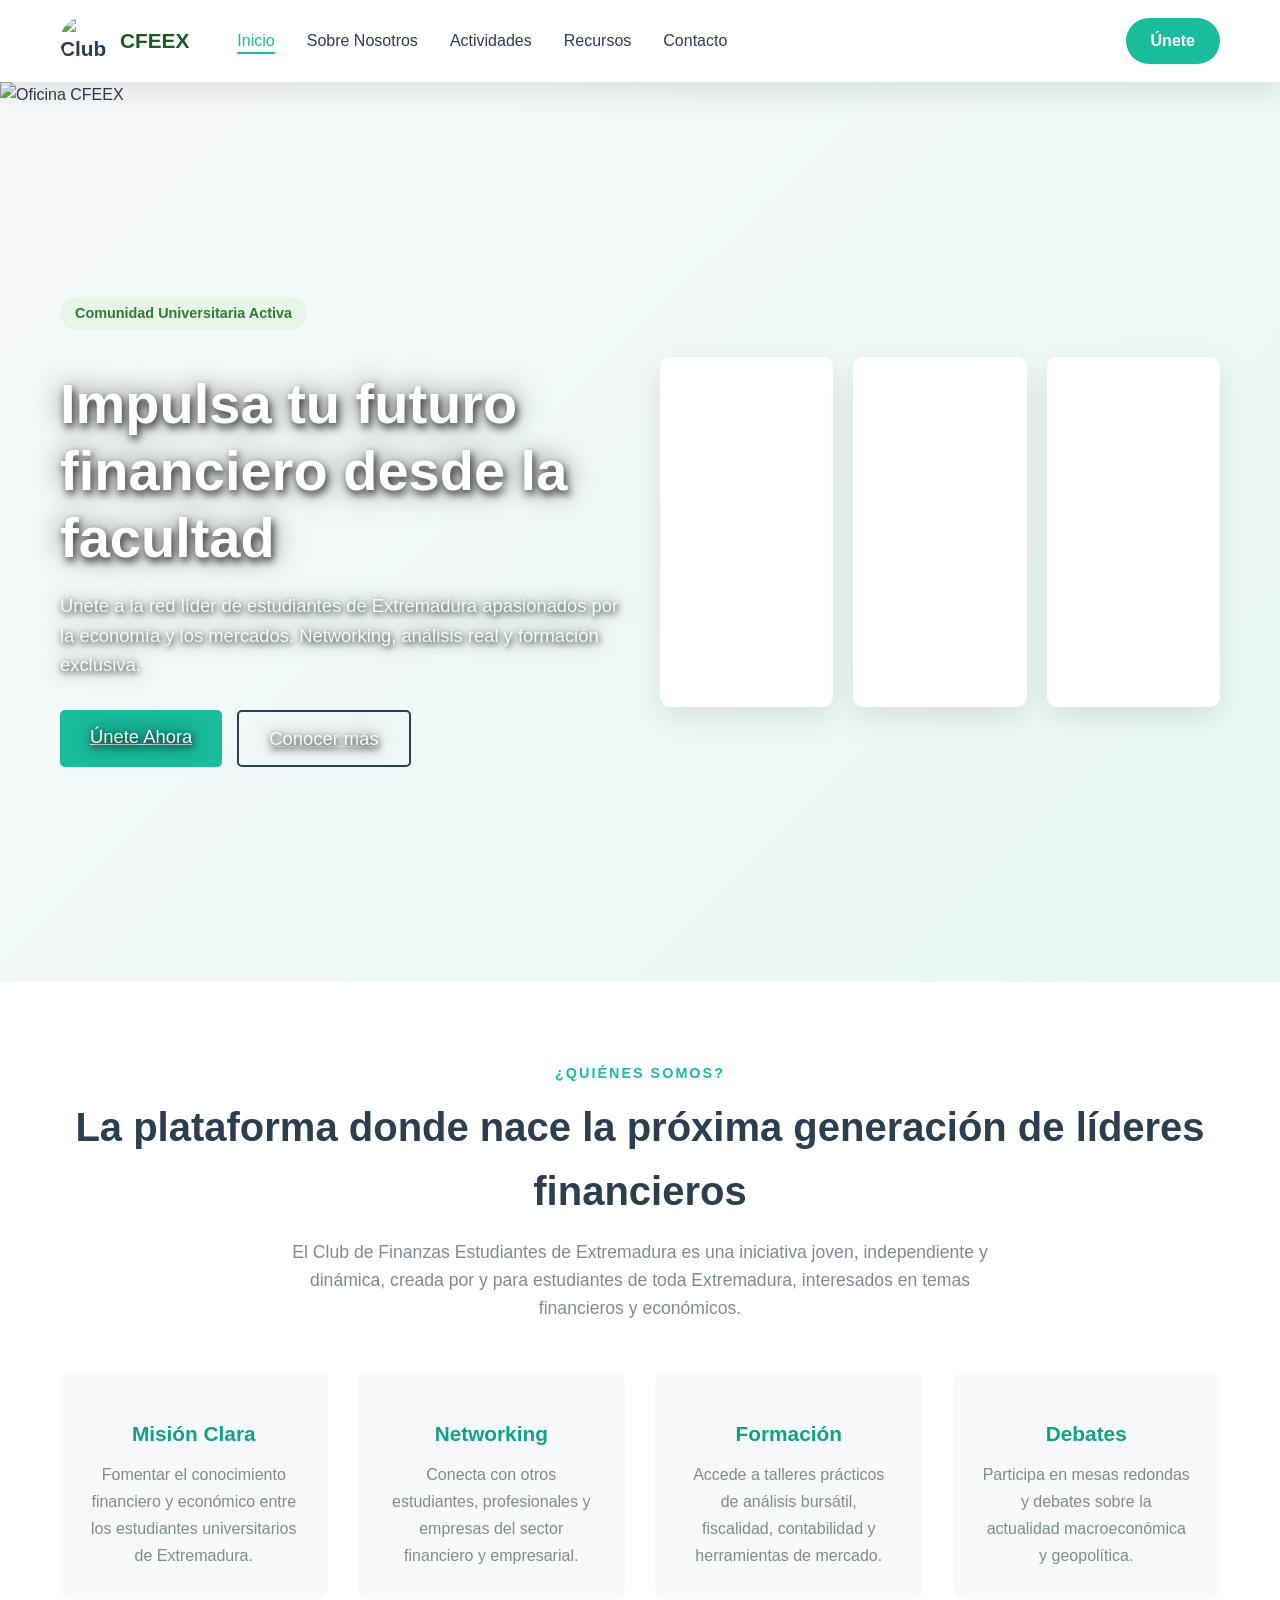
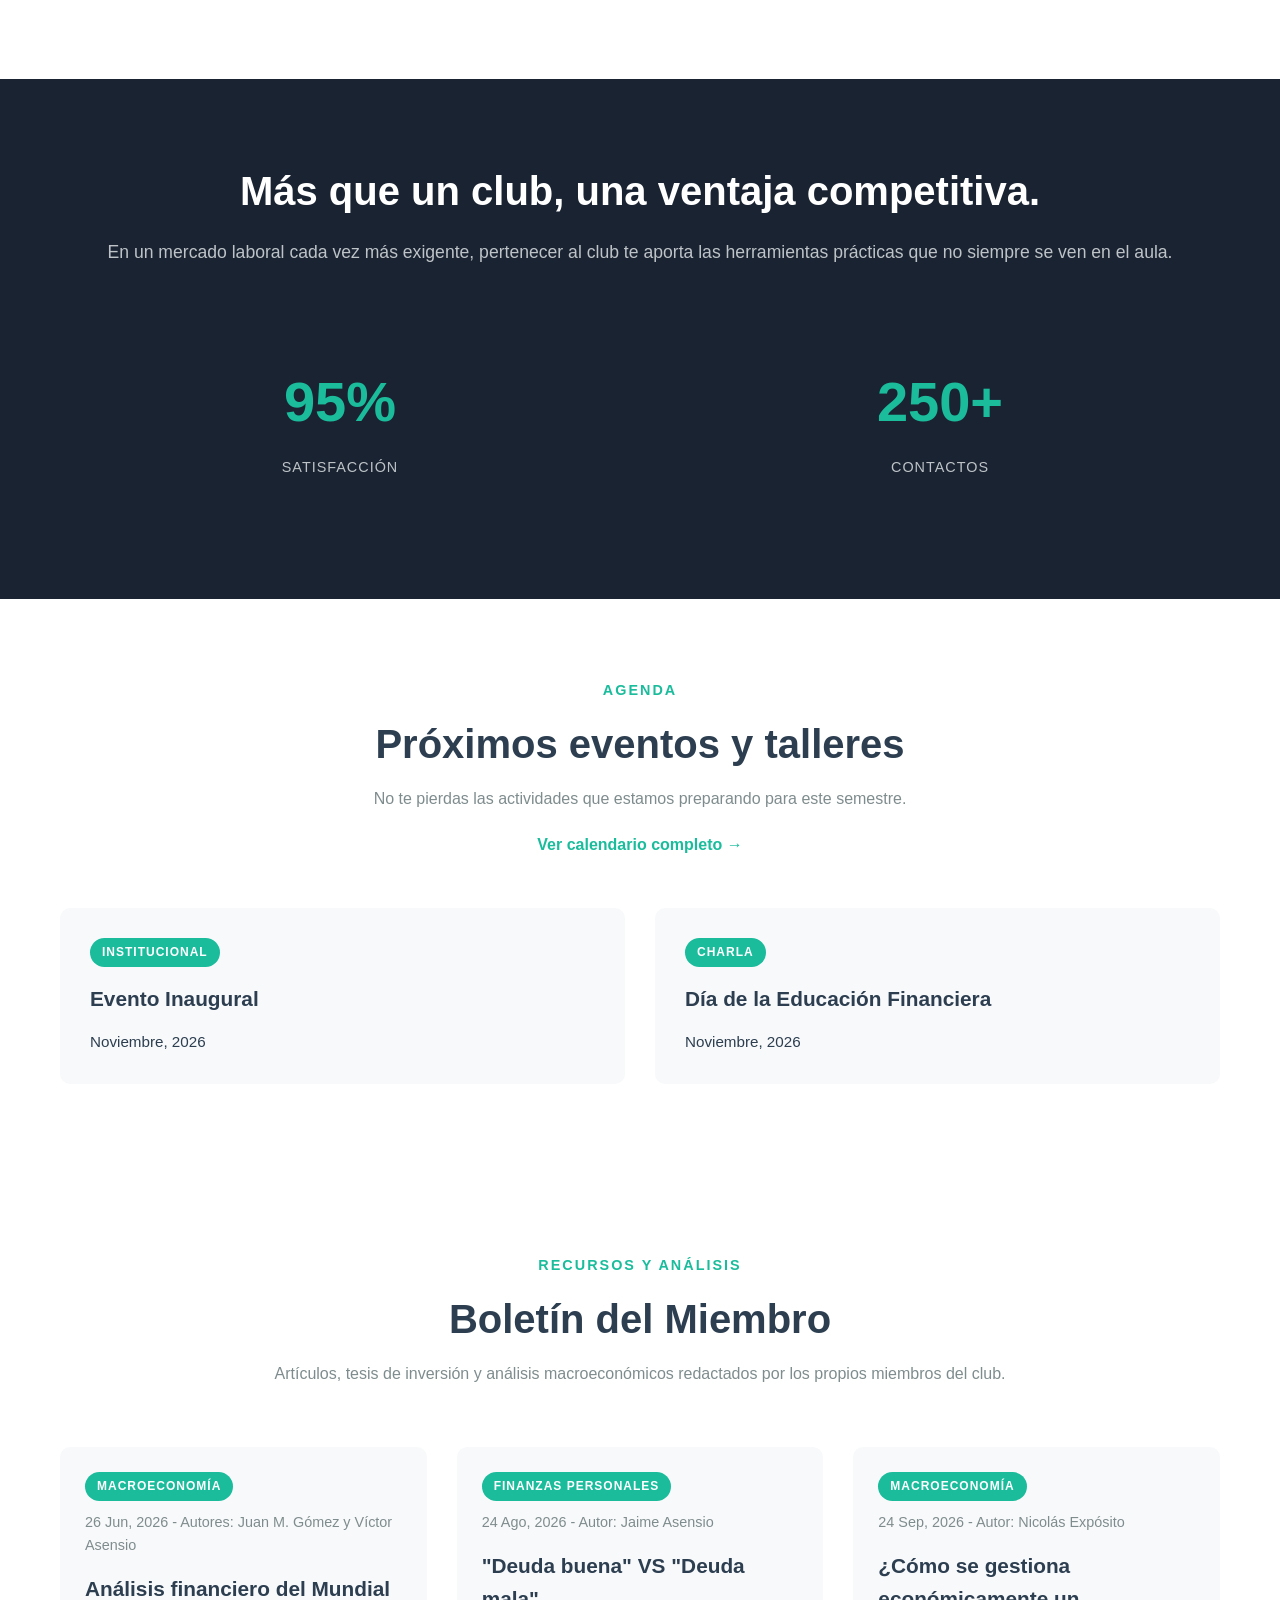
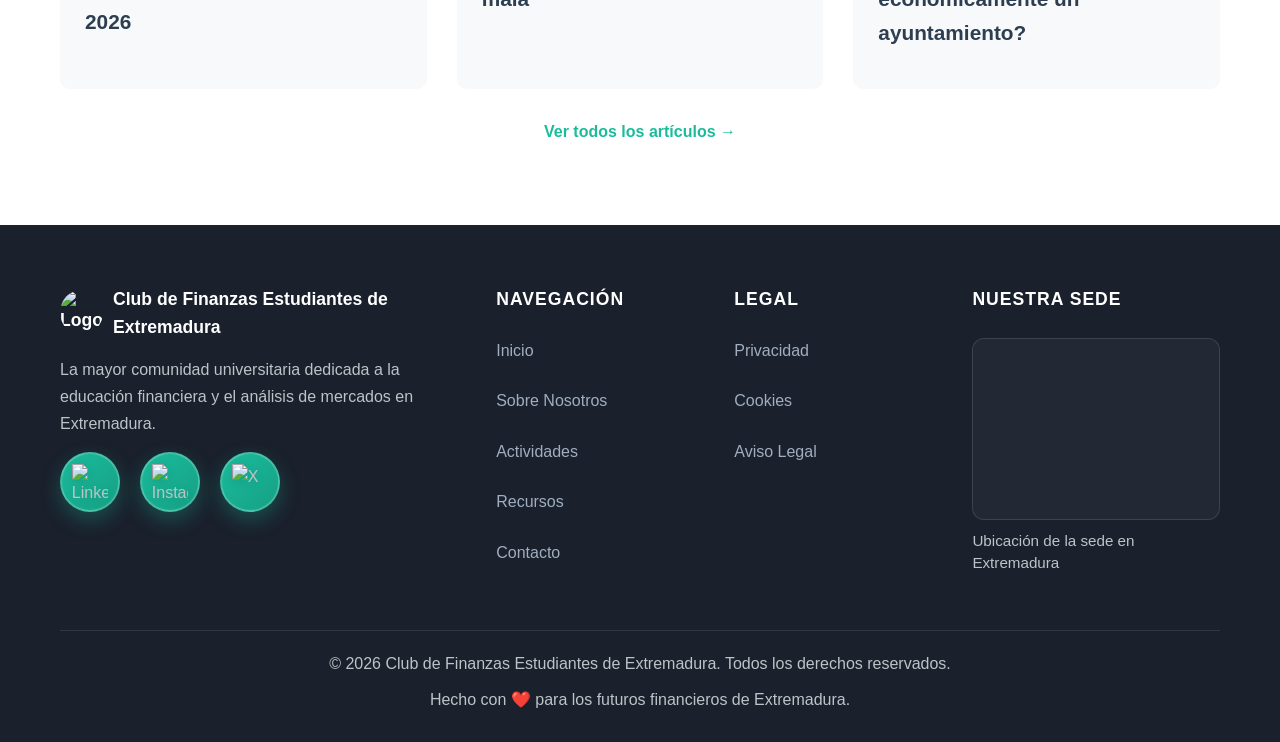
==== index.html @ e8403e51 "Changes to be committed:" ====
<!DOCTYPE html>
<html lang="es">
<head>
    <meta charset="UTF-8">
    <meta name="viewport" content="width=device-width, initial-scale=1.0">
    <meta name="description" content="Club de Finanzas Estudiantes de Extremadura (CFEEX) - La plataforma donde nace la próxima generación de líderes financieros.">
    <title>CFEEX - Club de Finanzas Estudiantes de Extremadura</title>
    <link rel="apple-touch-icon" sizes="57x57" href="assets/apple-icon-57x57.png">
    <link rel="apple-touch-icon" sizes="60x60" href="assets/apple-icon-60x60.png">
    <link rel="apple-touch-icon" sizes="72x72" href="assets/apple-icon-72x72.png">
    <link rel="apple-touch-icon" sizes="76x76" href="assets/apple-icon-76x76.png">
    <link rel="apple-touch-icon" sizes="114x114" href="assets/apple-icon-114x114.png">
    <link rel="apple-touch-icon" sizes="120x120" href="assets/apple-icon-120x120.png">
    <link rel="apple-touch-icon" sizes="144x144" href="assets/apple-icon-144x144.png">
    <link rel="apple-touch-icon" sizes="152x152" href="assets/apple-icon-152x152.png">
    <link rel="apple-touch-icon" sizes="180x180" href="assets/apple-icon-180x180.png">
    <link rel="icon" type="image/png" sizes="192x192"  href="assets/android-icon-192x192.png">
    <link rel="icon" type="image/png" sizes="32x32" href="assets/favicon-32x32.png">
    <link rel="icon" type="image/png" sizes="96x96" href="assets/favicon-96x96.png">
    <link rel="icon" type="image/png" sizes="16x16" href="assets/favicon-16x16.png">
    <link rel="manifest" href="assets/manifest.json">
    <meta name="msapplication-TileColor" content="#ffffff">
    <meta name="msapplication-TileImage" content="assets/ms-icon-144x144.png">
    <meta name="theme-color" content="#ffffff">
    <link rel="icon" type="image/png" href="assets/favicon.png">
    <link rel="shortcut icon" href="assets/favicon.png">
    <meta name="theme-color" content="#1abc9c">
    <link rel="stylesheet" href="css/styles.css">
    <link rel="stylesheet" href="css/responsive.css">
    <script type="text/javascript" src="https://s3.tradingview.com/tv.js"></script>
</head>
<body>
    <!-- Navbar -->
    <nav class="navbar">
        <div class="container">
            <a href="#inicio" class="navbar-brand" style="display:flex; align-items:center; text-decoration:none; color:inherit;">
                <div class="logo">
                    <img src="assets/favicon.png" alt="Club Finanzas EEX Logo" class="logo-icon">
                    <span class="logo-text" style="font-weight: arial; color: #1d5c21;">CFEEX</span>
                </div>
            </a>

            <button id="menu-btn" class="mobile-menu-btn" aria-label="Abrir menú" aria-expanded="false">☰</button>

            <ul id="menu-links" class="nav-links">
                <li><a href="#inicio" class="active">Inicio</a></li>
                <li><a href="pages/about.html">Sobre Nosotros</a></li>
                <li><a href="pages/activities.html">Actividades</a></li>
                <li><a href="pages/resources.html">Recursos</a></li>
                <li><a href="pages/contact.html">Contacto</a></li>
            </ul>
            <a href="pages/form.html" class="cta-button" style="text-decoration: none; display: inline-flex; align-items: center; justify-content: center;">Únete</a>
            <div class="hamburger">
                
            </div>
        </div>
    </nav>

    <!-- Hero Section -->
    <section id="inicio" class="hero" style="position: relative; min-height: 100vh; display: flex; align-items: center; padding: 100px 0; overflow: hidden;">

    <img src="assets/fondo-oficina.png" alt="Oficina CFEEX" style="position: absolute; top: 0; left: 0; width: 100%; height: 100%; object-fit: cover; z-index: 0;">
        
        <div style="position: absolute; top: 0; left: 0; width: 100%; height: 100%; z-index: 1; color: white; pointer-events: none;"></div>

    <style>
/* --- Efecto Radar --- */
            .badge-radar-container {
                position: relative;
                display: inline-block;
                margin-bottom: 20px;
                z-index: 2;
            }

            .radar-emitter {
                position: absolute;
                top: 50%;
                left: 10px; /* Ajusta la posición del centro del radar */
                transform: translateY(-50%);
                width: 40px;
                height: 40px;
                z-index: -1; /* Asegura que lata por debajo de la etiqueta */
                pointer-events: none;
            }

            .radar-wave {
                position: absolute;
                top: 0;
                left: 0;
                width: 60%;
                height: 60%;
                border-radius: 50%;
                border: 2px solid rgba(46, 204, 113, 0.8); /* Verde vibrante */
                background: rgba(46, 204, 113, 0.15); /* Relleno semitransparente */
                opacity: 0;
                animation: radarPulse 2.5s infinite ease-out;
            }

            /* Retardos para que las ondas salgan en secuencia */
            .radar-wave:nth-child(2) { animation-delay: 0.8s; }
            .radar-wave:nth-child(3) { animation-delay: 1.6s; }

            @keyframes radarPulse {
                0% {
                    transform: scale(0.5);
                    opacity: 0;
                }
                20% {
                    opacity: 1;
                }
                100% {
                    transform: scale(4); /* Tamaño máximo de la onda */
                    opacity: 0;
                }
            }

            /* --- Animación de Texto --- */
            .hero-animated-text {
                color: black; /* Letras blancas */
                text-shadow: 2px 2px 6px rgba(46, 204, 113, 0.5); /* Sombra verde suave para resaltar */
                animation: slideUpFade 1s ease-out forwards;
                opacity: 0; /* Empieza invisible para la animación */
            }

            /* Retrasamos un poco el párrafo para un efecto más natural */
            p.hero-animated-text {
                animation-delay: 0.2s; 
            }

            @keyframes slideUpFade {
                from {
                    opacity: 0;
                    transform: translateY(30px);
                }
                to {
                    opacity: 1;
                    transform: translateY(0);
                }
            }
        </style>

        <div class="container">
            <div class="hero-content">
                <div class="badge-radar-container">
                    <div class="radar-emitter">
                        <div class="radar-wave"></div>
                        <div class="radar-wave"></div>
                        <div class="radar-wave"></div>
                    </div>
                <div class="hero-badge" style="position: relative; background: #e8f5e9; color: #2e7d32; border-radius: 20px; padding: 5px 15px; font-weight: bold; display: inline-block;">Comunidad Universitaria Activa</div>
                    </div>
                <h1 class="hero-animated-text" style="color: #FFFFFF !important; text-shadow: 2px 4px 8px rgba(0,0,0,0.8), 0 0 30px rgba(0,0,0,0.6) !important; font-weight: 800;">Impulsa tu futuro financiero desde la facultad</h1>
                <p class="hero-animated-text" style="color: #F8F9FA !important; text-shadow: 1px 2px 6px rgba(0,0,0,0.9), 0 0 20px rgba(0,0,0,0.7) !important; font-size: 1.15rem; font-weight: 500; line-height: 1.6;">Únete a la red líder de estudiantes de Extremadura apasionados por la economía y los mercados. Networking, análisis real y formación exclusiva.</p>
                <div class="hero-buttons" style="position: relative; z-index: 3; animation: slideUpFade 1s ease-out 0.4s forwards; opacity: 0;">
                    <a href="pages/form.html" class="btn btn-primary" style="color: #F8F9FA !important; text-shadow: 1px 2px 6px rgba(0,0,0,0.9), 0 0 20px rgba(0,0,0,0.7) !important; font-size: 1.15rem; font-weight: 500; line-height: 1.6;">Únete Ahora</a>
                    <a href="pages/about.html" class="btn btn-secondary" style="color: #F8F9FA !important; text-shadow: 1px 2px 6px rgba(0,0,0,0.9), 0 0 20px rgba(0,0,0,0.7) !important; font-size: 1.15rem; font-weight: 500; line-height: 1.6;">Conocer más</a>
                </div>
            </div>
            <div class="hero-image" style="flex: 1; min-width: 300px; position: relative; z-index: 10;">
                <div class="market-overview tradingview-hero-container">
                    <!-- Chart 1: Oro -->
                    <div class="tradingview-widget-wrapper-small">
                        <div id="tradingview_chart_gold"></div>
                        <script type="text/javascript">
                            new TradingView.widget({
                                "autosize": true,
                                "symbol": "FX:XAUUSD",
                                "interval": "D",
                                "timezone": "Europe/Madrid",
                                "theme": "dark",
                                "style": "1",
                                "locale": "es",
                                "enable_publishing": false,
                                "allow_symbol_change": true,
                                "container_id": "tradingview_chart_gold",
                                "hide_top_toolbar": true,
                                "hide_side_toolbar": true,
                                "hide_volume": true
                            });
                        </script>
                    </div>

                    <!-- Chart 2: Core S&P 500 USD -->
                    <div class="tradingview-widget-wrapper-small">
                        <div id="tradingview_chart_sp500"></div>
                        <script type="text/javascript">
                            new TradingView.widget({
                                "autosize": true,
                                "symbol": "VOO",
                                "interval": "D",
                                "timezone": "Europe/Madrid",
                                "theme": "dark",
                                "style": "1",
                                "locale": "es",
                                "enable_publishing": false,
                                "allow_symbol_change": true,
                                "container_id": "tradingview_chart_sp500",
                                "hide_top_toolbar": true,
                                "hide_side_toolbar": true,
                                "hide_volume": true
                            });
                        </script>
                    </div>

                    <!-- Chart 3: Euro Stoxx 50 - Índice Estable -->
                    <div class="tradingview-widget-wrapper-small">
                        <div id="tradingview_chart_eurusd"></div>
                        <script type="text/javascript">
                            new TradingView.widget({
                                "autosize": true,
                                "symbol": "STOXX:SX5E",
                                "interval": "D",
                                "timezone": "Europe/Madrid",
                                "theme": "dark",
                                "style": "1",
                                "locale": "es",
                                "enable_publishing": false,
                                "allow_symbol_change": true,
                                "container_id": "tradingview_chart_eurusd",
                                "hide_top_toolbar": true,
                                "hide_side_toolbar": true,
                                "hide_volume": true
                            });
                        </script>
                    </div>
                </div>
            </div>
        </div>
    </section>

    <!-- Pilares Section -->
    <section class="pillars" style="background: white; position: relative; z-index: 5;">
        <div class="container">
            <h2>¿QUIÉNES SOMOS?</h2>
            <h3>La plataforma donde nace la próxima generación de líderes financieros</h3>
            <p>El Club de Finanzas Estudiantes de Extremadura es una iniciativa joven, independiente y dinámica, creada por y para estudiantes de toda Extremadura, interesados en temas financieros y económicos.</p>
            
            <div class="pillars-grid">
                <div class="pillar-card">
                    <div class="pillar-icon"></div>
                    <h4 style="color: #0fa383;">Misión Clara</h4>
                    <p>Fomentar el conocimiento financiero y económico entre los estudiantes universitarios de Extremadura.</p>
                </div>
                <div class="pillar-card">
                    <div class="pillar-icon"></div>
                    <h4 style="color: #0fa383;">Networking</h4>
                    <p>Conecta con otros estudiantes, profesionales y empresas del sector financiero y empresarial.</p>
                </div>
                <div class="pillar-card">
                    <div class="pillar-icon"></div>
                    <h4 style="color: #0fa383;">Formación</h4>
                    <p>Accede a talleres prácticos de análisis bursátil, fiscalidad, contabilidad y herramientas de mercado.</p>
                </div>
                <div class="pillar-card">
                    <div class="pillar-icon"></div>
                    <h4 style="color: #0fa383;">Debates</h4>
                    <p>Participa en mesas redondas y debates sobre la actualidad macroeconómica y geopolítica.</p>
                </div>
            </div>
        </div>
    </section>

    <!-- Stats Section -->
    <section class="stats">
        <div class="container">
            <h2>Más que un club, una ventaja competitiva.</h2>
            <p>En un mercado laboral cada vez más exigente, pertenecer al club te aporta las herramientas prácticas que no siempre se ven en el aula.</p>
            
            <div class="stats-grid">
                <div class="stat-card">
                    <div class="stat-number">95%</div>
                    <div class="stat-label">SATISFACCIÓN</div>
                </div>
                <div class="stat-card">
                    <div class="stat-number">250+</div>
                    <div class="stat-label">CONTACTOS</div>
                </div>
            </div>
        </div>
    </section>

    <!-- Próximos Eventos -->
    <section class="upcoming-events">
        <div class="container">
            <div class="section-header">
                <h2>AGENDA</h2>
                <h3>Próximos eventos y talleres</h3>
                <p>No te pierdas las actividades que estamos preparando para este semestre.</p>
                <a href="pages/activities.html" class="view-all">Ver calendario completo →</a>
            </div>

            <div class="events-grid">
                <div class="event-card">
                    <div class="event-type">INSTITUCIONAL</div>
                    <h4>Evento Inaugural</h4>
                    <div class="event-date">Noviembre, 2026</div>
                </div>

                <div class="event-card">
                    <div class="event-type">CHARLA</div>
                    <h4>Día de la Educación Financiera</h4>
                    <div class="event-date">Noviembre, 2026</div>
                </div>
            </div>
        </div>
    </section>
   
<!-- Recursos -->
    <section class="resources">
        <div class="container">
            <div class="section-header">
                <span class="resource-icon"></span>
                <h2>RECURSOS Y ANÁLISIS</h2>
                <h3>Boletín del Miembro</h3>
                <p>Artículos, tesis de inversión y análisis macroeconómicos redactados por los propios miembros del club.</p>
            </div>

            <div class="resources-grid">
                <article class="resource-card">
                    <span class="resource-category">MACROECONOMÍA</span>
                    <div class="resource-date">26 Jun, 2026 - Autores: Juan M. Gómez y Víctor Asensio</div>
                    <h4>Análisis financiero del Mundial 2026</h4>
                </article>

                <article class="resource-card">
                    <span class="resource-category">FINANZAS PERSONALES</span>
                    <div class="resource-date">24 Ago, 2026 - Autor: Jaime Asensio</div>
                    <h4>"Deuda buena" VS "Deuda mala"</h4>
                </article>

                <article class="resource-card">
                    <span class="resource-category">MACROECONOMÍA</span>
                    <div class="resource-date">24 Sep, 2026 - Autor: Nicolás Expósito</div>
                    <h4>¿Cómo se gestiona económicamente un ayuntamiento?</h4>
                </article>
            </div>

            <div class="resources-action">
                <a href="pages/resources.html" class="view-all">Ver todos los artículos →</a>
            </div>
        </div>
    </section>

    <!-- Footer -->
    <footer class="footer" style="background-color: #1a202c; color: #ffffff; padding: 60px 0 30px;">
        <div class="container" style="max-width: 1200px; margin: 0 auto; padding: 0 20px;">
            <div class="footer-content">
                <div class="footer-section">
                    <div class="footer-logo">
                        <img src="assets/favicon.png" alt="Logo" class="footer-logo-img">
                        <span>Club de Finanzas Estudiantes de Extremadura</span>
                    </div>
                    <p>La mayor comunidad universitaria dedicada a la educación financiera y el análisis de mercados en Extremadura.</p>
                    <div class="social-links">
                        <a href="https://www.linkedin.com/company/cfeex-finanzas/" class="social-icon" title="LinkedIn">
                            <img src="assets/linkedin.png" alt="LinkedIn">
                        </a>
                        <a href="https://www.instagram.com/clubfineex/" class="social-icon" title="Instagram">
                            <img src="assets/instagram.png" alt="Instagram">
                        </a>
                        <a href="https://x.com/Clubfineex" class="social-icon" title="X (Twitter)">
                            <img src="assets/x.png" alt="X">
                        </a>
                    </div>
                </div>

                <div class="footer-section">
                    <h5 style="margin-top: 0; margin-bottom: 25px; font-size: 1.1rem; letter-spacing: 1px;">NAVEGACIÓN</h5>
                    <ul style="list-style: none; padding: 0; margin: 0; display: flex; flex-direction: column; gap: 15px;">
                        <li><a href="#inicio" style="color: #a0aec0; text-decoration: none;">Inicio</a></li>
                        <li><a href="pages/about.html" style="color: #a0aec0; text-decoration: none;">Sobre Nosotros</a></li>
                        <li><a href="pages/activities.html" style="color: #a0aec0; text-decoration: none;">Actividades</a></li>
                        <li><a href="pages/resources.html" style="color: #a0aec0; text-decoration: none;">Recursos</a></li>
                        <li><a href="pages/contact.html" style="color: #a0aec0; text-decoration: none;">Contacto</a></li>
                    </ul>
                </div>

                <div class="footer-section">
                    <h5 style="margin-top: 0; margin-bottom: 25px; font-size: 1.1rem; letter-spacing: 1px;">LEGAL</h5>
                    <ul style="list-style: none; padding: 0; margin: 0; display: flex; flex-direction: column; gap: 15px;">
                        <li><a href="assets/Politica_Privacidad.pdf" style="color: #a0aec0; text-decoration: none;">Privacidad</a></li>
                        <li><a href="assets/Politica_Cookies.pdf" style="color: #a0aec0; text-decoration: none;">Cookies</a></li>
                        <li><a href="assets/Aviso_Legal.pdf" style="color: #a0aec0; text-decoration: none;">Aviso Legal</a></li>
                    </ul>
                </div>

                <div class="footer-section footer-map-section">
                    <h5 style="margin-top: 0; margin-bottom: 25px; font-size: 1.1rem; letter-spacing: 1px;">NUESTRA SEDE</h5>
                    <div style="border-radius: 12px; overflow: hidden; border: 1px solid rgba(255,255,255,0.12); background: rgba(255,255,255,0.04);">
                        <iframe
                            title="Mapa de la sede de CFEEX"
                            src="https://www.google.com/maps?q=38.88355233148955,-7.006650525180719&z=15&output=embed"
                            style="width: 100%; height: 180px; border: 0; display: block;"
                            loading="lazy"
                            referrerpolicy="no-referrer-when-downgrade"
                            allowfullscreen>
                        </iframe>
                    </div>
                    <p style="margin-top: 10px; font-size: 0.95rem; line-height: 1.5;">Ubicación de la sede en Extremadura</p>
                </div>
            </div>

            <div class="footer-bottom">
                <p>&copy; 2026 Club de Finanzas Estudiantes de Extremadura. Todos los derechos reservados.</p>
                <p>Hecho con ❤️ para los futuros financieros de Extremadura.</p>
            </div>
        </div>
    </footer>

    <script>
        document.getElementById('admissionForm').addEventListener('submit', function(e) {
            e.preventDefault(); // Evita que la página se recargue
            
            const form = this;
            const btn = document.getElementById('submitBtn');
            const statusDiv = document.getElementById('formStatus');
            
            // Cambiar el botón a estado de carga
            const originalText = btn.innerText;
            btn.innerText = 'Enviando...';
            btn.disabled = true;
            statusDiv.style.display = 'none'; // Ocultar mensajes previos
            
            // Recoger los datos del formulario
            const formData = new FormData(form);
            
            // Añadir la Fecha actual automáticamente (formato dd/mm/yyyy, hh:mm:ss)
            const fechaActual = new Date().toLocaleString('es-ES');
            formData.append('Fecha', fechaActual);

            // URL de tu API de Apps Script
            const scriptURL = 'https://script.google.com/macros/s/AKfycbwJ1wBTtwcmrZwL016VQdLTjIOtpqrhIRSV2enV0ngjFYX5_SgAEwZoxkQZvGMaYpBW/exec';

            // Enviar datos vía POST
            fetch(scriptURL, { method: 'POST', body: formData })
                .then(response => {
                    statusDiv.style.display = 'block';
                    statusDiv.style.color = '#1abc9c'; // Color principal del club
                    statusDiv.innerText = '¡Solicitud enviada con éxito! Nos pondremos en contacto contigo pronto.';
                    form.reset(); // Limpiar el formulario
                })
                .catch(error => {
                    statusDiv.style.display = 'block';
                    statusDiv.style.color = '#e74c3c'; // Rojo para indicar error
                    statusDiv.innerText = 'Hubo un error al enviar la solicitud. Por favor, inténtalo de nuevo.';
                    console.error('Error!', error.message);
                })
                .finally(() => {
                    // Restaurar el botón a su estado original
                    btn.innerText = originalText;
                    btn.disabled = false;
                });
        });
    </script>

<script src="js/main.js"></script>
</body>
</html>
---- css/styles.css ----
@import url('https://fonts.googleapis.com/css2?family=Inter:wght@300;400;600;700&display=swap');

body {
    font-family: 'Segoe UI', Tahoma, Geneva, Verdana, sans-serif;
}

/* ============================================
   ESTILOS PRINCIPALES - CLUB FINANZAS EXTREMADURA
   ============================================ */

* {
    margin: 0;
    padding: 0;
    box-sizing: border-box;
}

:root {
    --primary-color: #1abc9c;
    --secondary-color: #16a085;
    --dark-bg: #1a2332;
    --light-bg: #f8f9fa;
    --text-dark: #2c3e50;
    --text-light: #7f8c8d;
    --white: #ffffff;
    --shadow: 0 10px 30px rgba(0, 0, 0, 0.1);
    --transition: all 0.3s ease;
}

html {
    scroll-behavior: smooth;
}

body {
 font-family: 'Segoe UI', Tahoma, Geneva, Verdana, sans-serif;
    line-height: 1.6;
    color: var(--text-dark);
    background-color: var(--light-bg);
}

.container {
    max-width: 1200px;
    margin: 0 auto;
    padding: 0 20px;
}

/* ============================================
   NAVBAR
   ============================================ */


/* --- Estilos por defecto (PC) --- */
/* Ocultamos el botón hamburguesa en pantallas grandes */
.mobile-menu-btn {
    display: none;
    font-size: 28px;
    background: none;
    border: none;
    color: var(--primary-color, #2e7d32); /* Tu verde oscuro */
    cursor: pointer;
}

/* --- Estilos para Móvil --- */
@media (max-width: 768px) {
    /* 1. Mostramos el botón hamburguesa */
    .mobile-menu-btn {
        display: block;
    }

    /* 2. Ocultamos y reestructuramos los enlaces */
    .nav-links {
        display: none; /* Oculto por defecto en móvil */
        flex-direction: column; /* Apila los enlaces uno debajo de otro */
        position: absolute;
        top: 80px; /* Ajusta esto según la altura de tu cabecera */
        left: 0;
        width: 100%;
        background-color: white;
        box-shadow: 0px 8px 16px rgba(0,0,0,0.1);
        padding: 20px 0;
        text-align: center;
        z-index: 9999 !important;
    }

    /* 3. Estilo para los enlaces en móvil */
    .nav-links a {
        display: block;
        padding: 15px 0;
        border-bottom: 1px solid #f0f0f0;
        width: 100%;
    }

    /* 4. Esta es la clase que JavaScript añadirá para mostrar el menú */
    .nav-links.active {
        display: flex !important;
        z-index: 9999 !important;
    }
}


.navbar {
    background: var(--white);
    box-shadow: var(--shadow);
    position: sticky;
    top: 0;
    z-index: 1000;
}

.navbar .container {
    display: flex;
    justify-content: space-between;
    align-items: center;
    padding: 1rem 20px;
}

.navbar-brand {
    display: flex;
    align-items: center;
}

.logo {
    display: flex;
    align-items: center;
    gap: 10px;
    font-size: 1.3rem;
    font-weight: bold;
    color: var(--text-dark);
}

.logo-icon {
    width: 50px;
    height: 50px;
    object-fit: contain;
    object-position: center;
    border-radius: 50%;
}

.logo-text strong {
    color: var(--primary-color);
}

.nav-links {
    display: flex;
    list-style: none;
    gap: 2rem;
    flex: 1;
    margin-left: 3rem;
}

.nav-links a {
    text-decoration: none;
    color: var(--text-dark);
    font-weight: 500;
    transition: var(--transition);
    position: relative;
}

.nav-links a:hover,
.nav-links a.active {
    color: var(--primary-color);
}

.nav-links a::after {
    content: '';
    position: absolute;
    bottom: -5px;
    left: 0;
    width: 0;
    height: 2px;
    background: var(--primary-color);
    transition: var(--transition);
}

.nav-links a:hover::after,
.nav-links a.active::after {
    width: 100%;
}

.cta-button {
    background: var(--primary-color);
    color: var(--white);
    border: none;
    padding: 10px 25px;
    border-radius: 25px;
    font-weight: 600;
    cursor: pointer;
    transition: var(--transition);
}

.cta-button:hover {
    background: var(--secondary-color);
    transform: translateY(-2px);
    box-shadow: 0 5px 15px rgba(26, 188, 156, 0.3);
}


/* ============================================
   HERO SECTION
   ============================================ */

.hero {
    padding: 80px 0;
    background: linear-gradient(135deg, #f8f9fa 0%, #e8f8f5 100%);
}

.hero .container {
    display: grid;
    grid-template-columns: 1fr 1fr;
    gap: 40px;
    align-items: center;
}

.hero-badge {
    display: inline-block;
    background: #c8e6c9;
    color: #2e7d32;
    padding: 8px 16px;
    border-radius: 20px;
    font-size: 0.9rem;
    font-weight: 600;
    margin-bottom: 20px;
}

.hero-content h1 {
    font-size: 3.5rem;
    line-height: 1.2;
    margin-bottom: 20px;
    color: var(--text-dark);
}

.hero-content h1 strong {
    color: var(--primary-color);
}

.hero-content > p {
    font-size: 1.1rem;
    color: var(--text-light);
    margin-bottom: 30px;
    line-height: 1.8;
}

.hero-buttons {
    display: flex;
    gap: 15px;
}

.btn {
    padding: 12px 30px;
    border: none;
    border-radius: 5px;
    font-size: 1rem;
    font-weight: 600;
    cursor: pointer;
    transition: var(--transition);
}

.btn-primary {
    background: var(--primary-color);
    color: var(--white);
}

.btn-primary:hover {
    background: var(--secondary-color);
    transform: translateY(-3px);
    box-shadow: 0 10px 20px rgba(26, 188, 156, 0.3);
}

.btn-secondary {
    background: transparent;
    color: var(--text-dark);
    border: 2px solid var(--text-dark);
}

.btn-secondary:hover {
    background: var(--text-dark);
    color: var(--white);
}

.market-overview {
    display: grid;
    grid-template-columns: repeat(3, 1fr);
    gap: 20px;
}

.market-overview.tradingview-hero-container {
    background: transparent;
    padding: 0;
    border-radius: 0;
    box-shadow: none;
}

.market-overview h3 {
    font-size: 0.9rem;
    color: var(--text-light);
    margin-bottom: 20px;
    letter-spacing: 1px;
    display: none;
}

.market-item {
    display: flex;
    justify-content: space-between;
    align-items: center;
    padding: 15px 0;
    border-bottom: 1px solid #ecf0f1;
}

.market-item:last-child {
    border-bottom: none;
}

.market-label {
    font-weight: 600;
    color: var(--text-dark);
}

.market-value {
    font-size: 1.3rem;
    font-weight: bold;
    color: var(--text-dark);
}

.market-change {
    font-size: 0.9rem;
    font-weight: 600;
}

.market-change.positive {
    color: #27ae60;
}

/* TradingView Widgets en Hero */
.tradingview-widget-wrapper-small {
    background: var(--white);
    border-radius: 10px;
    overflow: hidden;
    box-shadow: var(--shadow);
    transition: all 0.3s ease;
    min-height: 350px;
}

.tradingview-widget-wrapper-small:hover {
    transform: translateY(-5px);
    box-shadow: 0 15px 40px rgba(26, 188, 156, 0.2);
}

.tradingview-widget-wrapper-small > div {
    width: 100%;
    height: 100%;
    min-height: 350px;
}

/* Responsive market overview */
@media (max-width: 1024px) {
    .market-overview {
        grid-template-columns: repeat(2, 1fr);
        gap: 15px;
    }

    .tradingview-widget-wrapper-small {
        min-height: 300px;
    }

    .tradingview-widget-wrapper-small > div {
        min-height: 300px;
    }
}

@media (max-width: 768px) {
    .market-overview {
        grid-template-columns: 1fr;
        gap: 15px;
    }

    .tradingview-widget-wrapper-small {
        min-height: 280px;
    }

    .tradingview-widget-wrapper-small > div {
        min-height: 280px;
    }
}

@media (max-width: 600px) {
    .market-overview {
        gap: 10px;
    }

    .tradingview-widget-wrapper-small {
        min-height: 250px;
    }

    .tradingview-widget-wrapper-small > div {
        min-height: 250px;
    }
}

.market-change.negative {
    color: #e74c3c;
}

/* ============================================
   PILLARS SECTION
   ============================================ */

.pillars {
    padding: 80px 0;
    background: var(--white);
}

.pillars .container {
    text-align: center;
}

.pillars h2 {
    font-size: 0.9rem;
    color: var(--primary-color);
    letter-spacing: 2px;
    margin-bottom: 10px;
    font-weight: 700;
}

.pillars h3 {
    font-size: 2.5rem;
    margin-bottom: 15px;
    color: var(--text-dark);
}

.pillars > .container > p {
    font-size: 1.1rem;
    color: var(--text-light);
    max-width: 700px;
    margin: 0 auto 50px;
}

.pillars-grid {
    display: grid;
    grid-template-columns: repeat(auto-fit, minmax(250px, 1fr));
    gap: 30px;
}

.pillar-card {
    background: #f8f9fa;
    padding: 30px;
    border-radius: 10px;
    transition: var(--transition);
    text-align: center;
}

.pillar-card:hover {
    background: var(--light-bg);
    transform: translateY(-5px);
    box-shadow: var(--shadow);
}

.pillar-icon {
    font-size: 3rem;
    margin-bottom: 15px;
    display: block;
}

.pillar-card h4 {
    font-size: 1.3rem;
    margin-bottom: 10px;
    color: var(--text-dark);
}

.pillar-card p {
    color: var(--text-light);
    line-height: 1.7;
}

/* ============================================
   STATS SECTION
   ============================================ */

.stats {
    background: var(--dark-bg);
    color: var(--white);
    padding: 80px 0;
}

.stats .container {
    text-align: center;
}

.stats h2 {
    font-size: 2.5rem;
    margin-bottom: 15px;
}

.stats > .container > p {
    font-size: 1.1rem;
    color: #bdc3c7;
    margin-bottom: 50px;
}

.stats-grid {
    display: grid;
    grid-template-columns: repeat(auto-fit, minmax(200px, 1fr));
    gap: 40px;
}

.stat-card {
    padding: 40px 20px;
}

.stat-number {
    font-size: 3.5rem;
    font-weight: bold;
    color: var(--primary-color);
    display: block;
}

.stat-label {
    font-size: 0.9rem;
    color: #bdc3c7;
    letter-spacing: 1px;
    margin-top: 10px;
}

/* ============================================
   UPCOMING EVENTS
   ============================================ */

.upcoming-events {
    padding: 80px 0;
    background: var(--white);
}

.section-header {
    text-align: center;
    margin-bottom: 50px;
}

.section-header h2 {
    font-size: 0.9rem;
    color: var(--primary-color);
    letter-spacing: 2px;
    margin-bottom: 10px;
    font-weight: 700;
}

.section-header h3 {
    font-size: 2.5rem;
    margin-bottom: 10px;
    color: var(--text-dark);
}

.section-header > p {
    color: var(--text-light);
    margin-bottom: 20px;
}

.view-all {
    color: var(--primary-color);
    text-decoration: none;
    font-weight: 600;
    transition: var(--transition);
}

.resources-action {
    display: flex;
    justify-content: center;
    margin-top: 30px;
}

.view-all:hover {
    color: var(--secondary-color);
}

.events-grid {
    display: grid;
    grid-template-columns: repeat(auto-fit, minmax(280px, 1fr));
    gap: 30px;
}

.event-card {
    background: #f8f9fa;
    padding: 30px;
    border-radius: 10px;
    transition: var(--transition);
    position: relative;
    overflow: hidden;
}

.event-card:hover {
    transform: translateY(-5px);
    box-shadow: var(--shadow);
}

.event-card.networking {
    background: linear-gradient(135deg, var(--primary-color), var(--secondary-color));
    color: var(--white);
}

.event-card.networking .event-type {
    background: rgba(255, 255, 255, 0.2);
    color: var(--white);
}

.event-type {
    display: inline-block;
    background: var(--primary-color);
    color: var(--white);
    padding: 5px 12px;
    border-radius: 20px;
    font-size: 0.75rem;
    font-weight: 700;
    margin-bottom: 15px;
    letter-spacing: 1px;
}

.event-card h4 {
    font-size: 1.3rem;
    margin-bottom: 15px;
    color: inherit;
}

.event-date {
    color: inherit;
    font-size: 0.95rem;
}

.event-card.networking .event-date {
    color: rgba(255, 255, 255, 0.9);
}

/* ============================================
   ADMISSION SECTION
   ============================================ */
/* --- ESTRUCTURA GENERAL DE ADMISIONES --- */
.admission-content {
    display: flex;
    flex-direction: column; /* Apila los elementos verticalmente */
    align-items: left; /* Centra todo horizontalmente */
    gap: 37px;
    width: 100%;
}

/* --- ESTILOS DE LA CABECERA (TEXTOS) --- */
.admission-text {
    text-align: left;
    width: 100%;
    max-width: 800px; /* Evita que el texto sea demasiado ancho en pantallas grandes */
}

.admission-text h2 {
    font-size: 2.8rem;
    color: #2c3e50; /* Tono oscuro elegante */
    line-height: 1.3;
    margin-bottom: 20px;
    font-weight: 800;
}

.admission-subtitle {
    font-size: 1.25rem;
    color: #7f8c8d; /* Gris sutil */
    margin-bottom: 30px;
    line-height: 1.5;
}

/* --- AJUSTE DEL ANCHO DEL FORMULARIO --- */
.admission-form {
    width: 100%;
    max-width: 2000px; /* Limita el ancho del formulario para que no se vea desproporcionado */
    background-color: #fcfcfc;
    padding: 40px;
    border-radius: 12px;
    box-shadow: 0 10px 25px rgba(0,0,0,0.05);
    border: 1px solid #eee;
}

/* --- DISEÑO A DOS COLUMNAS PARA ADMISIONES --- */
.admission-content {
    display: flex;
    justify-content: space-between;
    align-items: flex-start;
    gap: 70px; /* Espacio entre el texto y el formulario */
    width: 100%;
}

.admission-text {
    flex: 1; /* Ocupa el 50% del espacio */
}

.admission-form {
    flex: 1; /* Ocupa el otro 50% del espacio */
    background-color: #fcfcfc; /* Un fondo muy sutil para destacar el form */
    padding: 35px;
    border-radius: 12px;
    box-shadow: 0 10px 25px rgba(0,0,0,0.05); /* Sombra elegante */
    border: 1px solid #eee;
}

/* --- ESTILOS DEL FORMULARIO --- */
.form-group {
    margin-bottom: 20px;
    display: flex;
    flex-direction: column;
}

.form-group label {
    margin-bottom: 8px;
    font-weight: 600;
    color: #333;
}

.form-group input, 
.form-group select, 
.form-group textarea {
    width: 100%;
    padding: 12px 15px;
    border: 1px solid #ddd;
    border-radius: 6px;
    font-family: inherit;
    font-size: 1rem;
    transition: border-color 0.3s;
}

.form-group input:focus, 
.form-group select:focus, 
.form-group textarea:focus {
    outline: none;
    border-color: #1abc9c; /* Tu color principal */
}
/* ============================================ RESOURCES SECTION ============================================ */ 
.resources { padding: 80px 0; background: var(--white); } 
.resource-icon { font-size: 2.5rem; display: block; margin-bottom: 10px; } 

.resources .section-header { margin-bottom: 60px; } 
.resources-grid { display: grid; grid-template-columns: repeat(auto-fit, minmax(300px, 1fr)); gap: 30px; } 

.resource-card { background: #f8f9fa; padding: 25px; border-radius: 10px; transition: var(--transition); display: flex; flex-direction: column; } 
.resource-card:hover { transform: translateY(-5px); box-shadow: var(--shadow); } 

.resource-category { display: inline-block; background: var(--primary-color); color: var(--white); padding: 5px 12px; border-radius: 20px; font-size: 0.75rem; font-weight: 700; margin-bottom: 10px; letter-spacing: 1px; width: fit-content; } 
.resource-date { font-size: 0.9rem; color: var(--text-light); margin-bottom: 15px; } 
.resource-card h4 { font-size: 1.3rem; margin-bottom: 15px; color: var(--text-dark); } 
.resource-card p { color: var(--text-light); margin-bottom: 15px; flex-grow: 1; } 

.read-more { color: var(--primary-color); text-decoration: none; font-weight: 600; transition: var(--transition); align-self: flex-start; } 
.read-more:hover { color: var(--secondary-color); }
/* ============================================
   FOOTER
   ============================================ */

.footer {
    background: var(--dark-bg);
    color: var(--white);
    padding: 60px 0 20px;
}

.footer-content {
    display: grid;
    grid-template-columns: repeat(auto-fit, minmax(280px, 1fr));
    gap: 40px;
    margin-bottom: 40px;
    align-items: start;
}

.footer-map-section {
    width: 100%;
    max-width: 320px;
}

.footer-section h5 {
    font-size: 1rem;
    margin-bottom: 20px;
    letter-spacing: 1px;
}

.footer-logo {
    display: flex;
    align-items: center;
    gap: 10px;
    font-weight: bold;
    font-size: 1.1rem;
    margin-bottom: 15px;
}

.footer-logo-img {
    width: 45px;
    height: 45px;
    object-fit: contain;
    object-position: center;
    border-radius: 50%;
}

.footer-section p {
    color: #bdc3c7;
    line-height: 1.7;
    margin-bottom: 15px;
}

.footer-section ul {
    list-style: none;
}

.footer-section ul li {
    margin-bottom: 10px;
}

.footer-section a {
    color: #bdc3c7;
    text-decoration: none;
    transition: var(--transition);
}

.footer-section a:hover {
    color: var(--primary-color);
}

.social-links {
    display: flex;
    gap: 20px;
}

.social-icon {
    display: inline-flex;
    align-items: center;
    justify-content: center;
    width: 60px;
    height: 60px;
    background: linear-gradient(135deg, var(--primary-color), var(--secondary-color));
    border-radius: 50%;
    color: var(--white);
    text-decoration: none;
    transition: all 0.4s cubic-bezier(0.23, 1, 0.320, 1);
    box-shadow: 0 8px 20px rgba(26, 188, 156, 0.3);
    border: 2px solid rgba(255, 255, 255, 0.2);
    padding: 0;
}

.social-icon img {
    width: 65%;
    height: 65%;
    object-fit: contain;
    filter: drop-shadow(0 2px 4px rgba(0, 0, 0, 0.1));
    transition: all 0.4s ease;
}

.social-icon:hover {
    background: linear-gradient(135deg, var(--secondary-color), var(--primary-color));
    transform: translateY(-8px) scale(1.1);
    box-shadow: 0 15px 40px rgba(26, 188, 156, 0.5);
    border-color: var(--white);
}

.social-icon:hover img {
    filter: drop-shadow(0 4px 8px rgba(0, 0, 0, 0.2)) brightness(1.1);
    transform: scale(1.15);
}

.footer-bottom {
    border-top: 1px solid rgba(255, 255, 255, 0.1);
    padding-top: 20px;
    text-align: center;
    color: #bdc3c7;
}

.footer-bottom p {
    margin-bottom: 10px;
}

.footer-bottom p:last-child {
    margin-bottom: 0;
}

/* ============================================
   MODAL Y GRÁFICAS FINANCIERAS
   ============================================ */

.modal {
    display: none;
    position: fixed;
    z-index: 1000;
    left: 0;
    top: 0;
    width: 100%;
    height: 100%;
    background-color: rgba(0, 0, 0, 0.7);
    animation: fadeIn 0.3s ease-in;
}

@keyframes fadeIn {
    from { opacity: 0; }
    to { opacity: 1; }
}

.modal-content {
    background-color: var(--white);
    margin: 5% auto;
    padding: 30px;
    border-radius: 10px;
    width: 90%;
    max-width: 900px;
    box-shadow: 0 20px 60px rgba(0, 0, 0, 0.3);
    position: relative;
    animation: slideUp 0.3s ease-out;
}

@keyframes slideUp {
    from {
        transform: translateY(50px);
        opacity: 0;
    }
    to {
        transform: translateY(0);
        opacity: 1;
    }
}

.modal-close {
    position: absolute;
    right: 20px;
    top: 20px;
    font-size: 32px;
    font-weight: bold;
    color: #999;
    cursor: pointer;
    transition: color 0.3s ease;
}

.modal-close:hover {
    color: #333;
}

.modal-content h2 {
    color: var(--dark-bg);
    margin-bottom: 20px;
    font-size: 1.8rem;
}

.chart-container {
    position: relative;
    height: 400px;
    margin: 20px 0;
    background: var(--light-bg);
    border-radius: 8px;
    padding: 15px;
}

.chart-info {
    text-align: center;
    color: var(--text-light);
    font-size: 0.9rem;
    margin-top: 15px;
    padding: 10px;
    background: var(--light-bg);
    border-radius: 5px;
    line-height: 1.6;
}

/* Hacer índices clickables */
.market-item {
    transition: all 0.3s ease;
}

.market-item[onclick] {
    border-radius: 8px;
    padding: 5px;
}

.market-item[onclick]:hover {
    background-color: rgba(26, 188, 156, 0.1);
    transform: translateY(-2px);
    box-shadow: 0 5px 15px rgba(26, 188, 156, 0.2);
}

/* Responsive modal */
@media (max-width: 768px) {
    .modal-content {
        width: 95%;
        padding: 20px;
        margin: 20% auto;
    }

    .chart-container {
        height: 300px;
    }

    .modal-content h2 {
        font-size: 1.4rem;
    }

    .chart-info {
        font-size: 0.8rem;
    }
}

/* ============================================
   ANÁLISIS TÉCNICO - TRADINGVIEW WIDGETS
   ============================================ */
---- css/responsive.css ----
/* ============================================
   RESPONSIVE DESIGN
   ============================================ */

@media (max-width: 1024px) {
    .hero .container {
        grid-template-columns: 1fr;
    }

    .hero-content h1 {
        font-size: 2.8rem;
    }

    .admission .container {
        grid-template-columns: 1fr;
    }
    
}

@media (max-width: 768px) {
    /* Navigation */
    .nav-links {
        gap: 1rem;
        margin-left: 1rem;
    }

    .nav-links a {
        font-size: 0.9rem;
    }

    .cta-button {
        padding: 8px 15px;
        font-size: 0.9rem;
    }

    .hamburger {
        display: flex;
    }

    /* Hero Section */
    .hero {
        padding: 60px 0;
    }

    .hero-content h1 {
        font-size: 2.2rem;
    }

    .hero-content > p {
        font-size: 1rem;
    }

    .hero-buttons {
        flex-direction: column;
    }

    .btn {
        width: 100%;
    }

    /* Pillars */
    .pillars {
        padding: 60px 0;
    }

    .pillars h3 {
        font-size: 2rem;
    }

    .pillars-grid {
        grid-template-columns: repeat(auto-fit, minmax(200px, 1fr));
        gap: 20px;
    }

    .pillar-card {
        padding: 20px;
    }

    .pillar-icon {
        font-size: 2.5rem;
    }

    /* Stats */
    .stats {
        padding: 60px 0;
    }

    .stats h2 {
        font-size: 2rem;
    }

    .stat-card {
        padding: 30px 15px;
    }

    .stat-number {
        font-size: 2.5rem;
    }

    /* Events */
    .upcoming-events {
        padding: 60px 0;
    }

    .section-header h3 {
        font-size: 2rem;
    }

    .events-grid {
        grid-template-columns: 1fr;
    }

    /* Admission */
    .admission {
        padding: 60px 0;
    }

    .admission-text h3 {
        font-size: 1.8rem;
    }

    .admission-form {
        padding: 25px;
    }

    /* Resources */
    .resources {
        padding: 60px 0;
    }

    .resources-grid {
        grid-template-columns: 1fr;
    }

    .resource-icon {
        font-size: 2rem;
    }

    /* Footer */
    .footer-content {
        grid-template-columns: 1fr;
        gap: 30px;
    }
}

@media (min-width: 1024px) {
    .footer-content {
        grid-template-columns: 1.6fr 0.8fr 0.8fr 1fr;
    }

    .footer-map-section {
        justify-self: end;
        max-width: 320px;
    }
}

@media (max-width: 600px) {
    .container {
        padding: 0 15px;
    }

    /* Navbar */
    .navbar .container {
        padding: 1rem 15px;
    }

    .logo {
        gap: 8px;
    }

    .logo-icon {
        font-size: 1.5rem;
    }

    .logo-text {
        font-size: 1rem;
    }

    .nav-links {
        display: none;
    }

    .cta-button {
        display: none;
    }

    /* Hero */
    .hero {
        padding: 40px 0;
    }

    /* Contact: stack columns and adjust spacing on small screens */
    .contact-grid {
        grid-template-columns: 1fr !important;
        gap: 24px !important;
    }

    .contact-grid .form-box {
        padding: 20px !important;
    }

    .contact-grid .social-links {
        gap: 12px !important;
        flex-wrap: wrap;
    }

    .hero-content h1 {
        font-size: 1.8rem;
        margin-bottom: 15px;
    }

    .hero-content > p {
        font-size: 0.95rem;
        margin-bottom: 20px;
    }

    .market-overview {
        padding: 20px;
    }

    .market-item {
        flex-direction: column;
        align-items: flex-start;
        gap: 8px;
        padding: 12px 0;
    }

    /* Pillars */
    .pillars {
        padding: 40px 0;
    }

    .pillars h3 {
        font-size: 1.6rem;
    }

    .pillars > .container > p {
        font-size: 1rem;
    }

    .pillars-grid {
        grid-template-columns: 1fr;
        gap: 15px;
    }

    .pillar-card {
        padding: 15px;
    }

    .pillar-icon {
        font-size: 2rem;
    }

    .pillar-card h4 {
        font-size: 1.1rem;
    }

    /* Stats */
    .stats {
        padding: 40px 0;
    }

    .stats h2 {
        font-size: 1.6rem;
    }

    .stats > .container > p {
        font-size: 0.95rem;
    }

    .stats-grid {
        gap: 20px;
    }

    .stat-number {
        font-size: 2rem;
    }

    .stat-label {
        font-size: 0.8rem;
    }

    /* Events */
    .upcoming-events {
        padding: 40px 0;
    }

    .section-header {
        margin-bottom: 30px;
    }

    .section-header h3 {
        font-size: 1.6rem;
    }

    .section-header > p {
        font-size: 0.95rem;
    }

    .event-card {
        padding: 20px;
    }

    .event-card h4 {
        font-size: 1.1rem;
    }

    /* Admission */
    .admission {
        padding: 40px 0;
    }

    .admission-text h3 {
        font-size: 1.6rem;
    }

    .admission-text > p {
        font-size: 0.95rem;
    }

    .benefit-item {
        gap: 15px;
    }

    .admission-form {
        padding: 20px;
    }

    .form-group input,
    .form-group select,
    .form-group textarea {
        padding: 10px;
        font-size: 0.95rem;
    }

    .btn-submit {
        padding: 12px;
    }

    /* Resources */
    .resources {
        padding: 40px 0;
    }

    .resource-card h4 {
        font-size: 1.1rem;
    }

    .resource-card p {
        font-size: 0.95rem;
    }

    /* Footer */
    .footer {
        padding: 40px 0 15px;
    }

    .footer-content {
        gap: 25px;
        margin-bottom: 30px;
    }

    .footer-section h5 {
        font-size: 0.9rem;
    }

    .footer-section p {
        font-size: 0.9rem;
    }

    .footer-section a {
        font-size: 0.9rem;
    }

    .footer-bottom p {
        font-size: 0.85rem;
    }
}

@media (max-width: 768px) {
    .navbar .container {
        position: relative;
        flex-wrap: wrap;
        gap: 0.75rem;
    }

    .mobile-menu-btn {
        display: inline-flex;
        align-items: center;
        justify-content: center;
        width: 44px;
        height: 44px;
        border-radius: 50%;
        background: var(--primary-color);
        color: var(--white);
        border: none;
        box-shadow: 0 8px 20px rgba(26, 188, 156, 0.25);
        margin-left: auto;
    }

    .nav-links {
        display: none;
        width: min(86vw, 320px);
        flex-direction: column;
        align-items: flex-start;
        background: rgba(255, 255, 255, 0.98);
        position: fixed;
        top: 0;
        right: 0;
        bottom: 0;
        padding: 1rem 1.1rem 1.5rem;
        border-radius: 0 0 0 20px;
        box-shadow: -12px 0 30px rgba(0, 0, 0, 0.18);
        z-index: 1400;
        transform: translateX(110%);
        transition: transform 0.25s ease;
        backdrop-filter: blur(10px);
    }

    .nav-links.active {
        display: flex;
        transform: translateX(0);
    }

    .nav-links li {
        width: 100%;
    }

    .nav-links a {
        display: block;
        width: 100%;
        padding: 0.9rem 0;
        border-bottom: 1px solid #edf2f7;
        font-size: 1rem;
        position: relative;
        z-index: 2;
    }

    body.menu-open {
        overflow: hidden;
    }

    .hero {
        padding: 44px 0 32px;
    }

    .hero .container {
        gap: 24px;
    }

    .hero-content h1 {
        font-size: clamp(1.8rem, 4.8vw, 2.5rem) !important;
        line-height: 1.2;
    }

    .hero-content > p {
        font-size: 1rem !important;
    }

    .hero-buttons {
        flex-direction: column;
        align-items: stretch;
    }

    .hero-buttons .btn {
        width: 100%;
        text-align: center;
    }

    .hero-image {
        min-width: 0;
    }

    .market-overview {
        grid-template-columns: 1fr;
        gap: 12px;
    }

    .form-page-layout {
        grid-template-columns: 1fr !important;
        gap: 24px !important;
    }

    .form-page-layout > div {
        padding: 0;
    }

    .form-page-layout form {
        width: 100%;
    }

    .tradingview-widget-wrapper-small {
        min-height: 220px;
    }

    .tradingview-widget-wrapper-small > div {
        min-height: 220px;
    }

    .pillars,
    .stats,
    .upcoming-events,
    .admission,
    .resources {
        padding: 48px 0;
    }

    .footer-content {
        grid-template-columns: 1fr;
        gap: 24px;
    }
}

@media (max-width: 480px) {
    .container {
        padding: 0 15px;
    }

    .navbar .container {
        padding: 0.8rem 15px;
    }

    .hero-content h1 {
        font-size: 1.7rem !important;
    }

    .hero-content > p {
        font-size: 0.95rem !important;
    }

    .btn {
        padding: 10px 20px;
    }

    .social-links {
        gap: 12px;
    }

    .social-icon {
        width: 50px;
        height: 50px;
    }

    .form-page-layout form {
        gap: 12px;
    }

    .form-page-layout .btn-submit {
        width: 100%;
    }
}
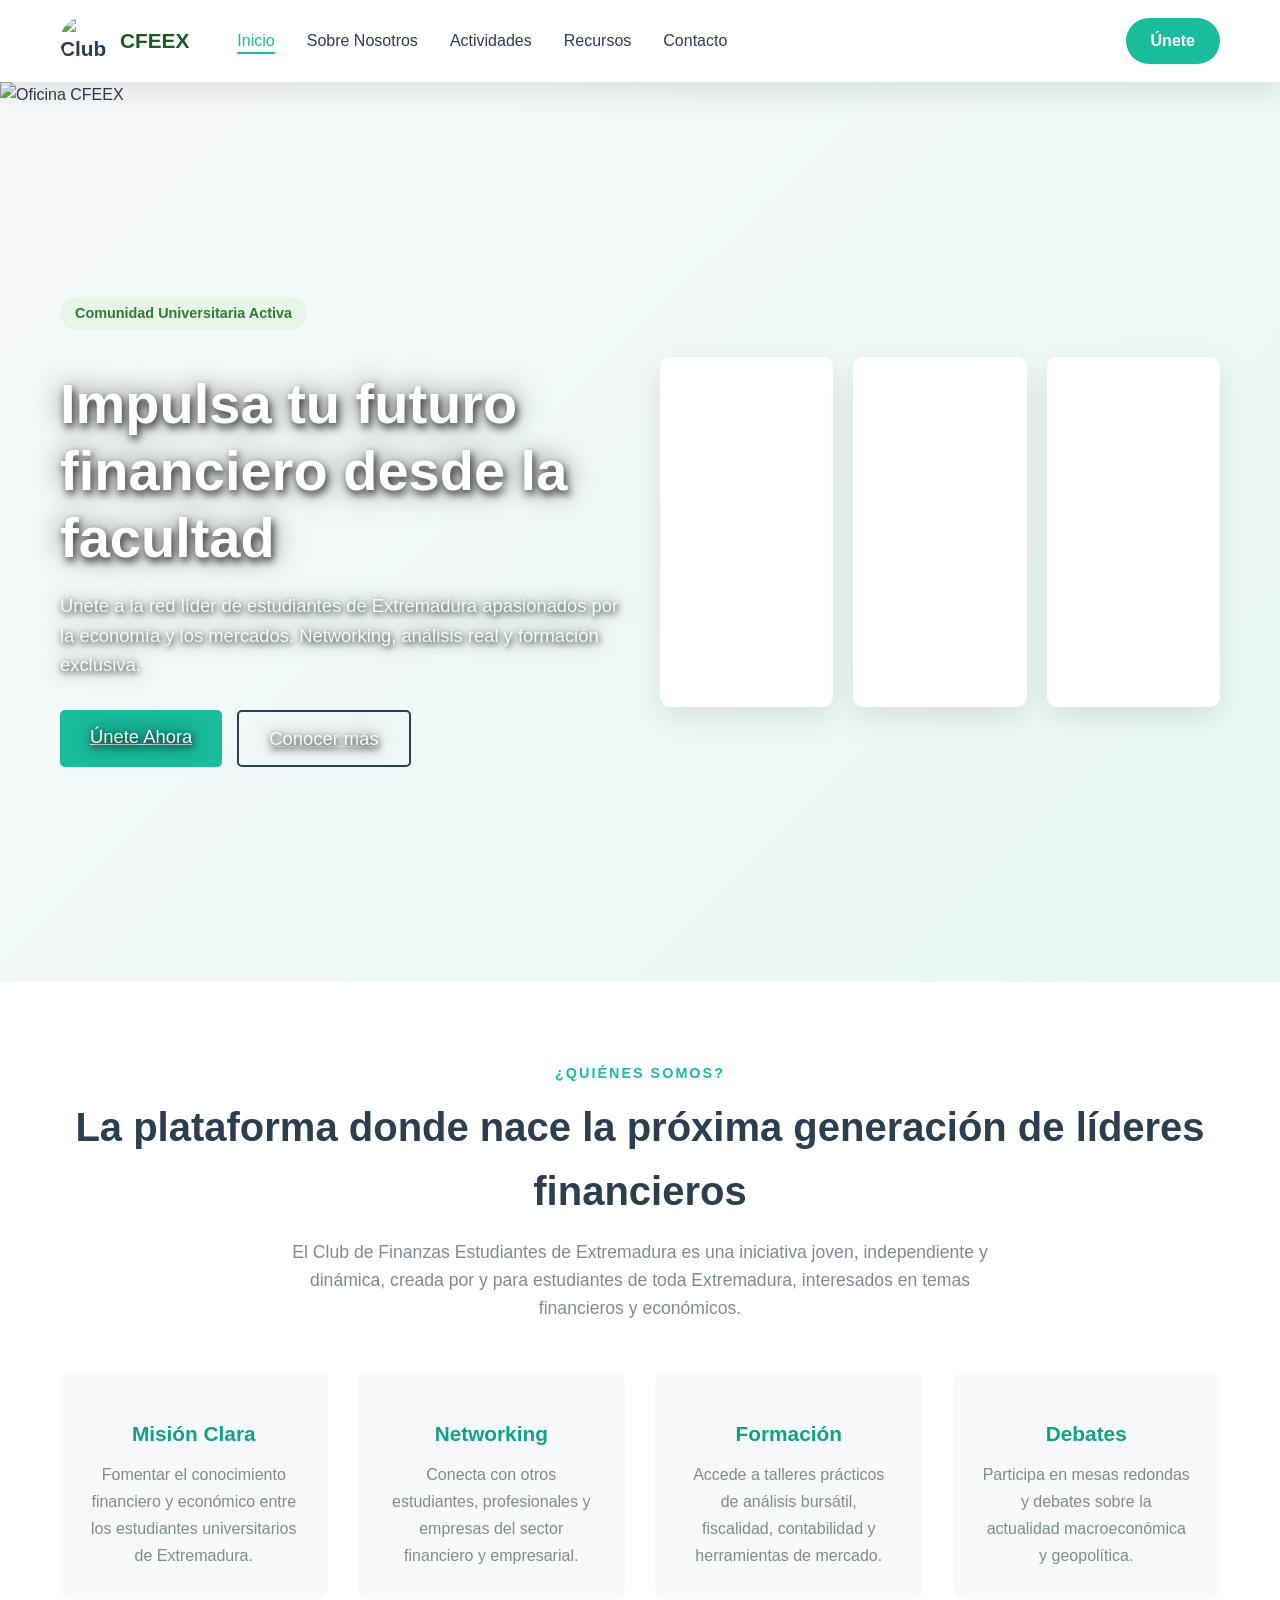
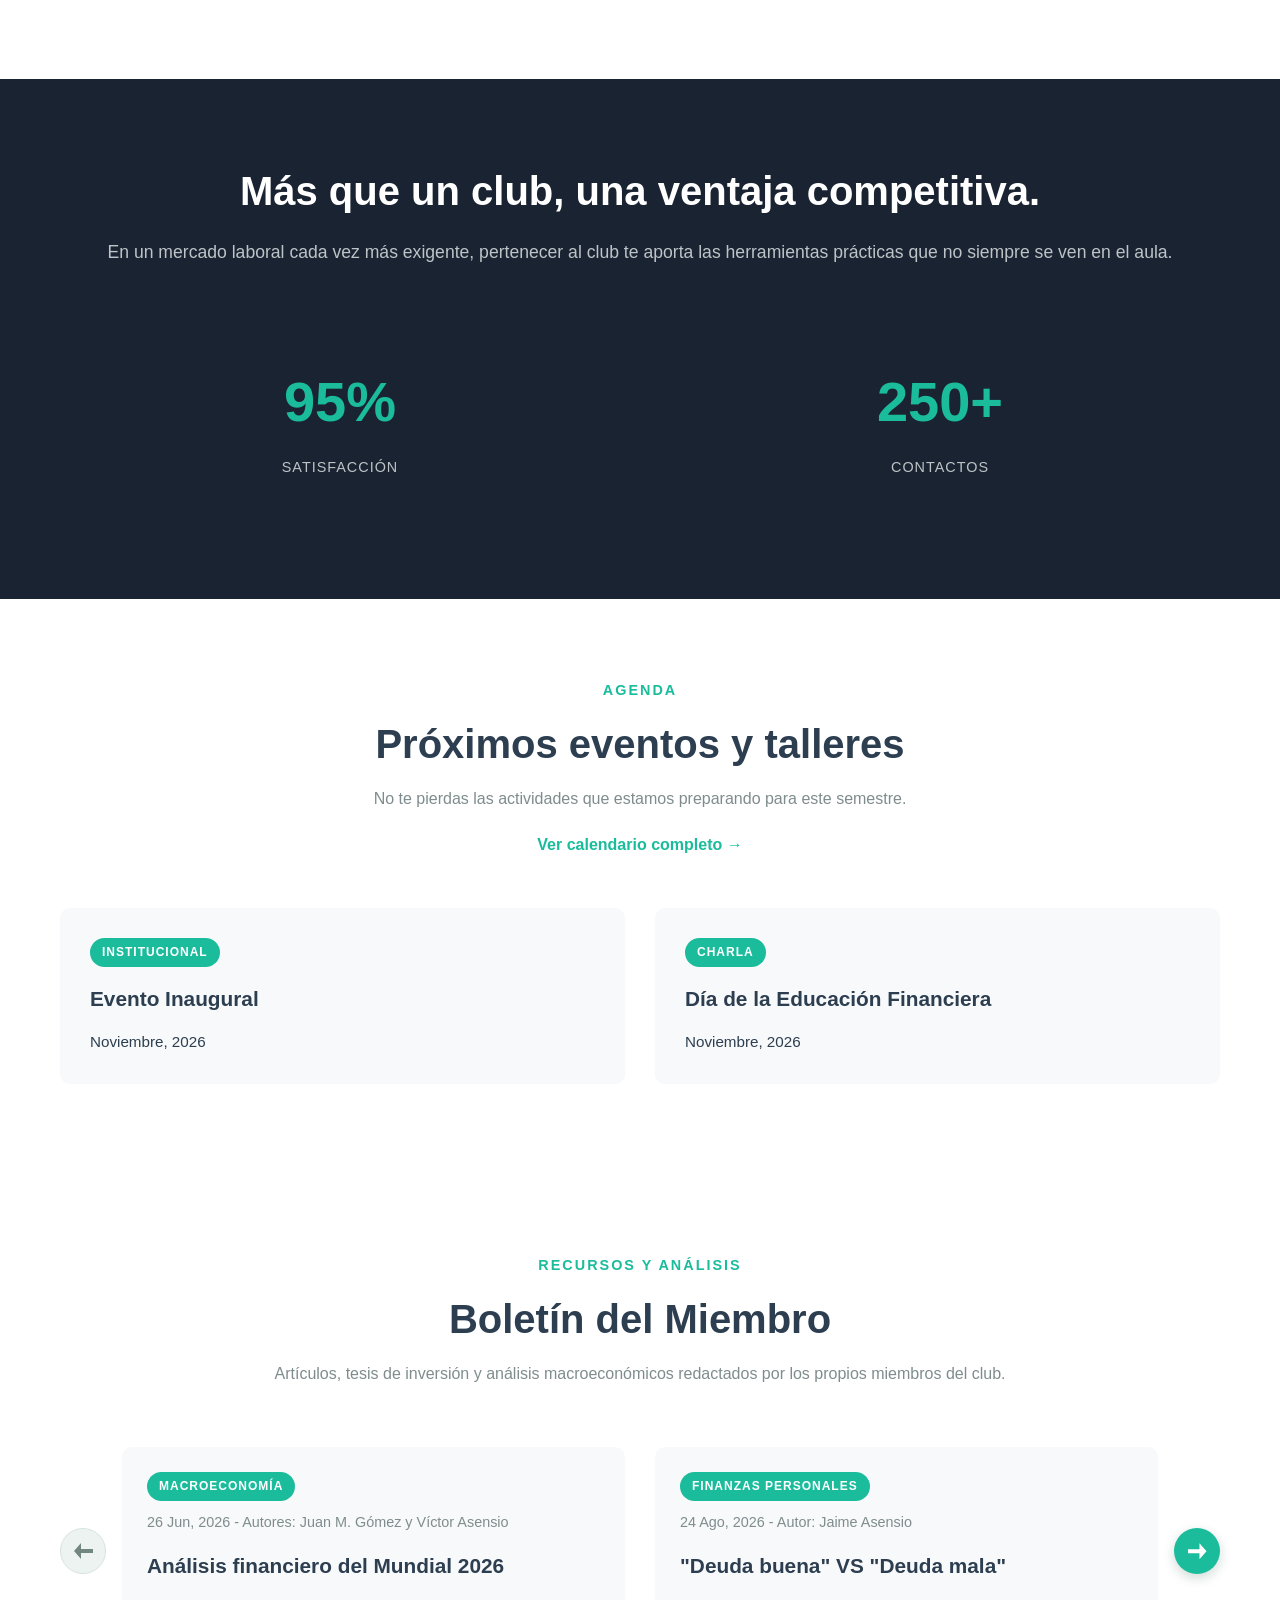
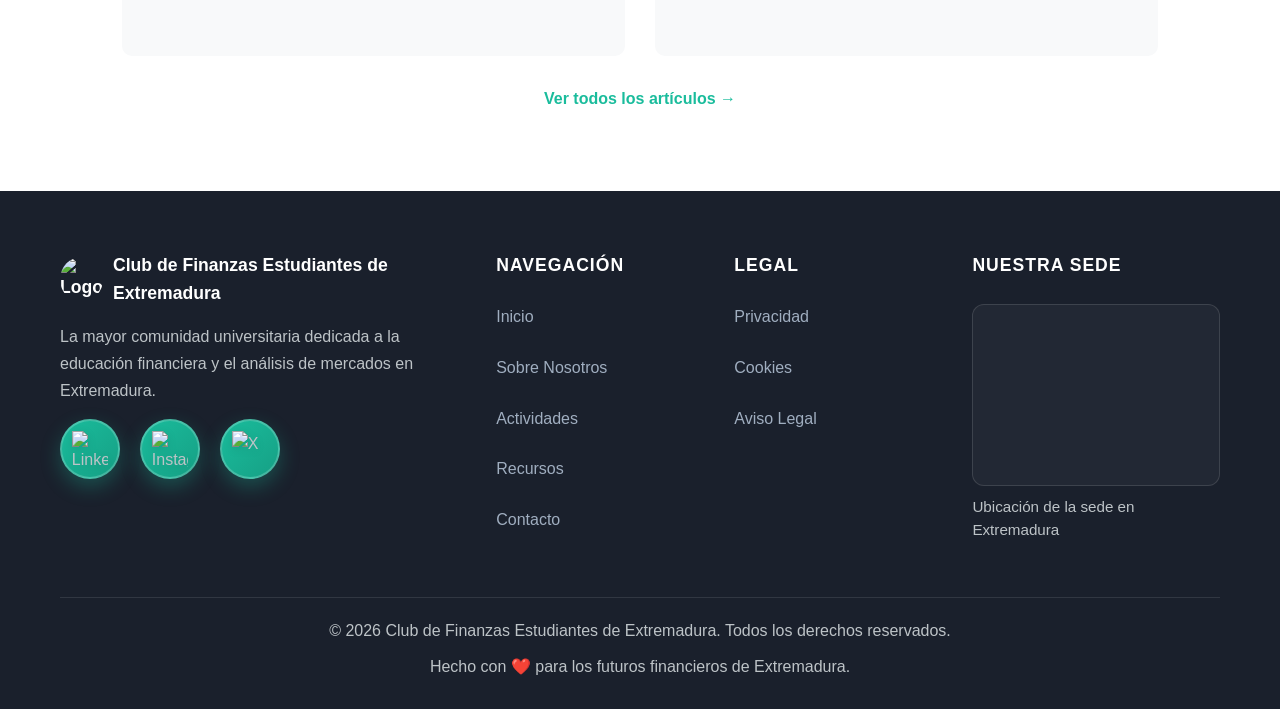
==== commit 452906f6: "Changes to be committed:" ====
--- a/index.html
+++ b/index.html
@@ -315,24 +315,30 @@
                 <p>Artículos, tesis de inversión y análisis macroeconómicos redactados por los propios miembros del club.</p>
             </div>
 
-            <div class="resources-grid">
-                <article class="resource-card">
-                    <span class="resource-category">MACROECONOMÍA</span>
-                    <div class="resource-date">26 Jun, 2026 - Autores: Juan M. Gómez y Víctor Asensio</div>
-                    <h4>Análisis financiero del Mundial 2026</h4>
-                </article>
-
-                <article class="resource-card">
-                    <span class="resource-category">FINANZAS PERSONALES</span>
-                    <div class="resource-date">24 Ago, 2026 - Autor: Jaime Asensio</div>
-                    <h4>"Deuda buena" VS "Deuda mala"</h4>
-                </article>
-
-                <article class="resource-card">
-                    <span class="resource-category">MACROECONOMÍA</span>
-                    <div class="resource-date">24 Sep, 2026 - Autor: Nicolás Expósito</div>
-                    <h4>¿Cómo se gestiona económicamente un ayuntamiento?</h4>
-                </article>
+            <div class="resources-carousel">
+                <button class="resources-arrow resources-arrow-prev" type="button" aria-label="Ver artículos anteriores" disabled><span class="resources-arrow-icon" aria-hidden="true"></span></button>
+                <div class="resources-viewport">
+                    <div class="resources-grid">
+                        <article class="resource-card">
+                            <span class="resource-category">MACROECONOMÍA</span>
+                            <div class="resource-date">26 Jun, 2026 - Autores: Juan M. Gómez y Víctor Asensio</div>
+                            <h4>Análisis financiero del Mundial 2026</h4>
+                        </article>
+
+                        <article class="resource-card">
+                            <span class="resource-category">FINANZAS PERSONALES</span>
+                            <div class="resource-date">24 Ago, 2026 - Autor: Jaime Asensio</div>
+                            <h4>"Deuda buena" VS "Deuda mala"</h4>
+                        </article>
+
+                        <article class="resource-card">
+                            <span class="resource-category">MACROECONOMÍA</span>
+                            <div class="resource-date">24 Sep, 2026 - Autor: Nicolás Expósito</div>
+                            <h4>¿Cómo se gestiona económicamente un ayuntamiento?</h4>
+                        </article>
+                    </div>
+                </div>
+                <button class="resources-arrow resources-arrow-next" type="button" aria-label="Ver artículos siguientes"><span class="resources-arrow-icon" aria-hidden="true"></span></button>
             </div>
 
             <div class="resources-action">
--- a/css/styles.css
+++ b/css/styles.css
@@ -728,9 +728,20 @@
 .resource-icon { font-size: 2.5rem; display: block; margin-bottom: 10px; } 
 
 .resources .section-header { margin-bottom: 60px; } 
-.resources-grid { display: grid; grid-template-columns: repeat(auto-fit, minmax(300px, 1fr)); gap: 30px; } 
-
-.resource-card { background: #f8f9fa; padding: 25px; border-radius: 10px; transition: var(--transition); display: flex; flex-direction: column; } 
+.resources-carousel { display: grid; grid-template-columns: auto minmax(0, 1fr) auto; align-items: center; gap: 16px; }
+.resources-viewport { min-width: 0; overflow-x: auto; scroll-behavior: smooth; scroll-snap-type: x mandatory; scrollbar-width: none; }
+.resources-viewport::-webkit-scrollbar { display: none; }
+.resources-grid { display: grid; grid-template-columns: repeat(auto-fit, minmax(300px, 1fr)); gap: 30px; }
+.resources-carousel .resources-grid { display: flex; gap: 30px; }
+.resources-arrow { display: grid; place-items: center; width: 46px; height: 46px; padding: 0; border: 0; border-radius: 50%; background: var(--primary-color); color: var(--white); box-shadow: 0 4px 12px rgba(24, 73, 60, 0.2); cursor: pointer; transition: var(--transition); }
+.resources-arrow-icon { display: block; width: 19px; height: 16px; background: currentColor; clip-path: polygon(0 37%, 63% 37%, 63% 0, 100% 50%, 63% 100%, 63% 63%, 0 63%); }
+.resources-arrow-prev .resources-arrow-icon { transform: scaleX(-1); }
+.resources-arrow:hover:not(:disabled) { filter: brightness(0.9); transform: translateY(-2px); box-shadow: 0 7px 16px rgba(24, 73, 60, 0.25); }
+.resources-arrow:focus-visible { outline: 3px solid var(--primary-color); outline-offset: 3px; }
+.resources-arrow:disabled { border: 1px solid #d7e3df; background: #edf3f1; color: #71877f; box-shadow: none; cursor: default; }
+
+.resource-card { background: #f8f9fa; padding: 25px; border-radius: 10px; transition: var(--transition); display: flex; flex-direction: column; }
+.resources-carousel .resource-card { flex: 0 0 calc((100% - 30px) / 2); scroll-snap-align: start; }
 .resource-card:hover { transform: translateY(-5px); box-shadow: var(--shadow); } 
 
 .resource-category { display: inline-block; background: var(--primary-color); color: var(--white); padding: 5px 12px; border-radius: 20px; font-size: 0.75rem; font-weight: 700; margin-bottom: 10px; letter-spacing: 1px; width: fit-content; } 
--- a/css/responsive.css
+++ b/css/responsive.css
@@ -129,7 +129,16 @@
     }
 
     .resources-grid {
-        grid-template-columns: 1fr;
+        gap: 20px;
+    }
+
+    .resources-carousel .resource-card {
+        flex-basis: 100%;
+    }
+
+    .resources-arrow {
+        width: 38px;
+        height: 38px;
     }
 
     .resource-icon {
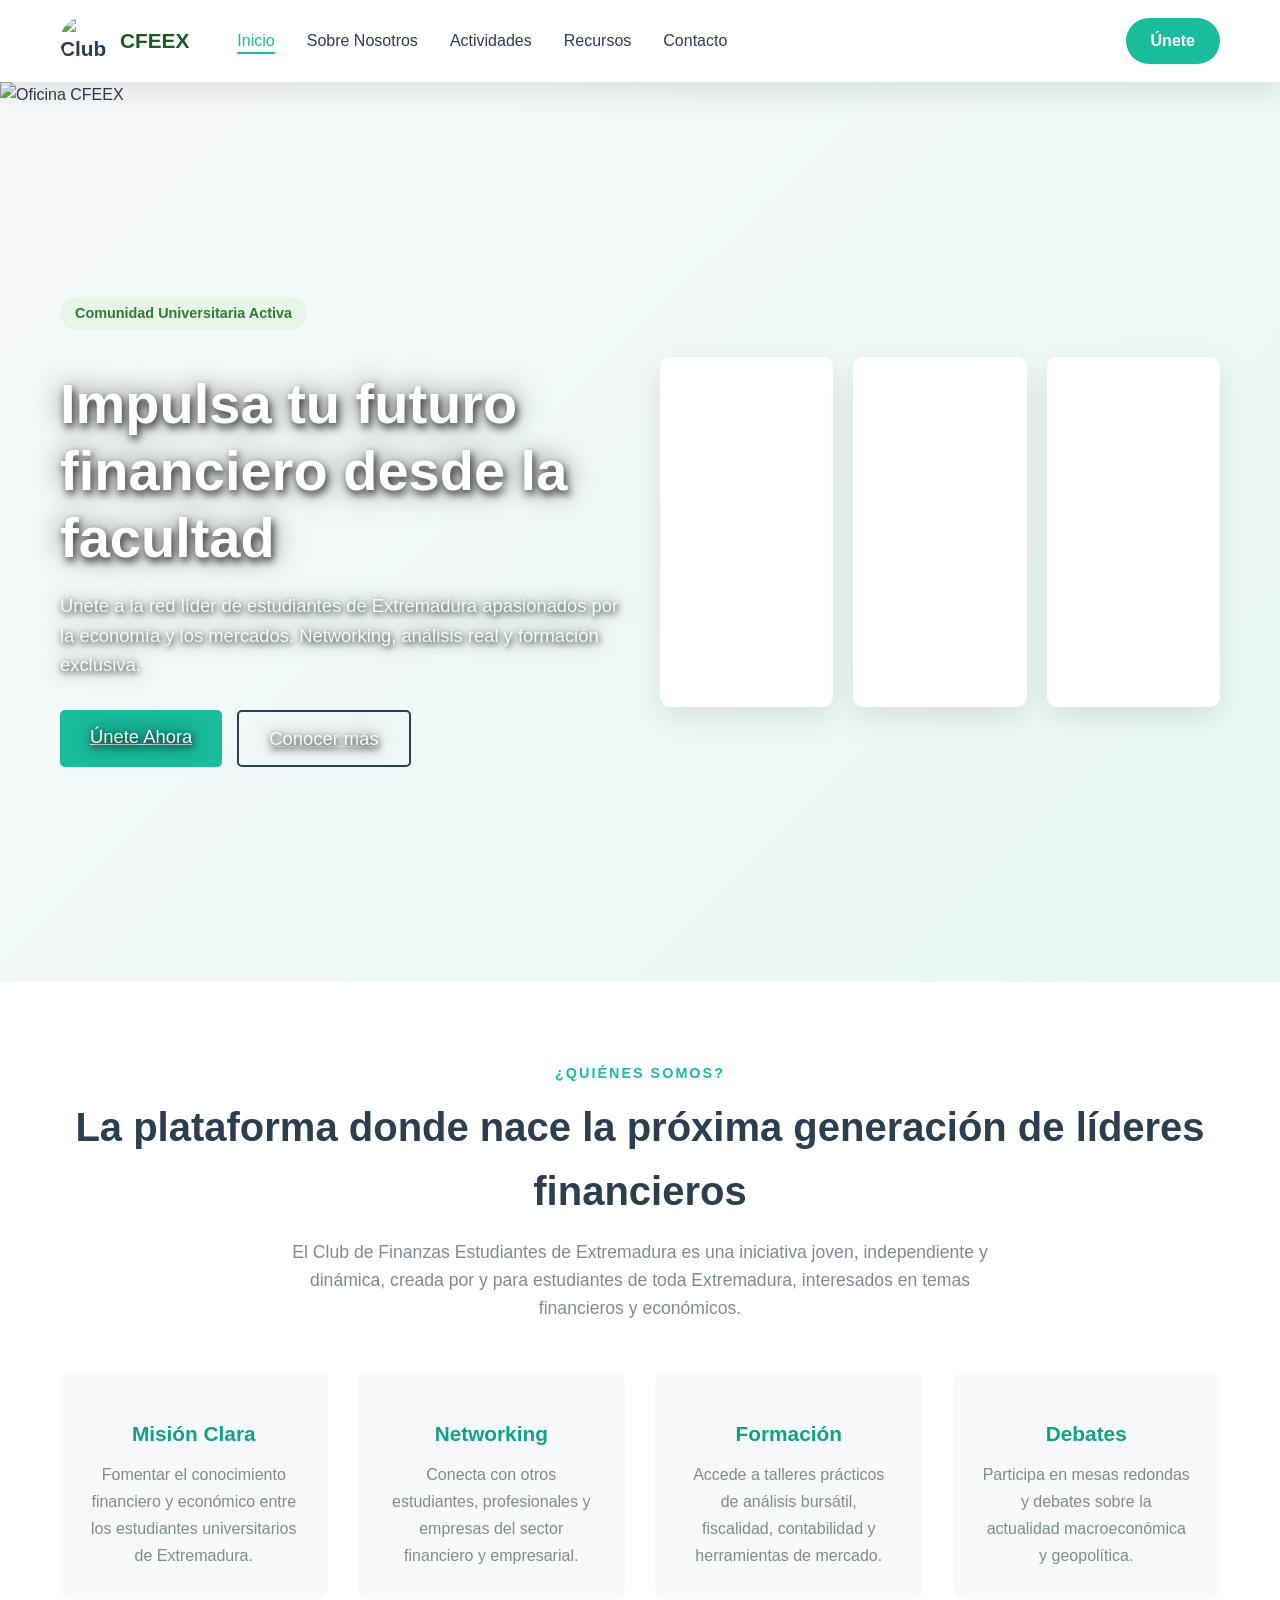
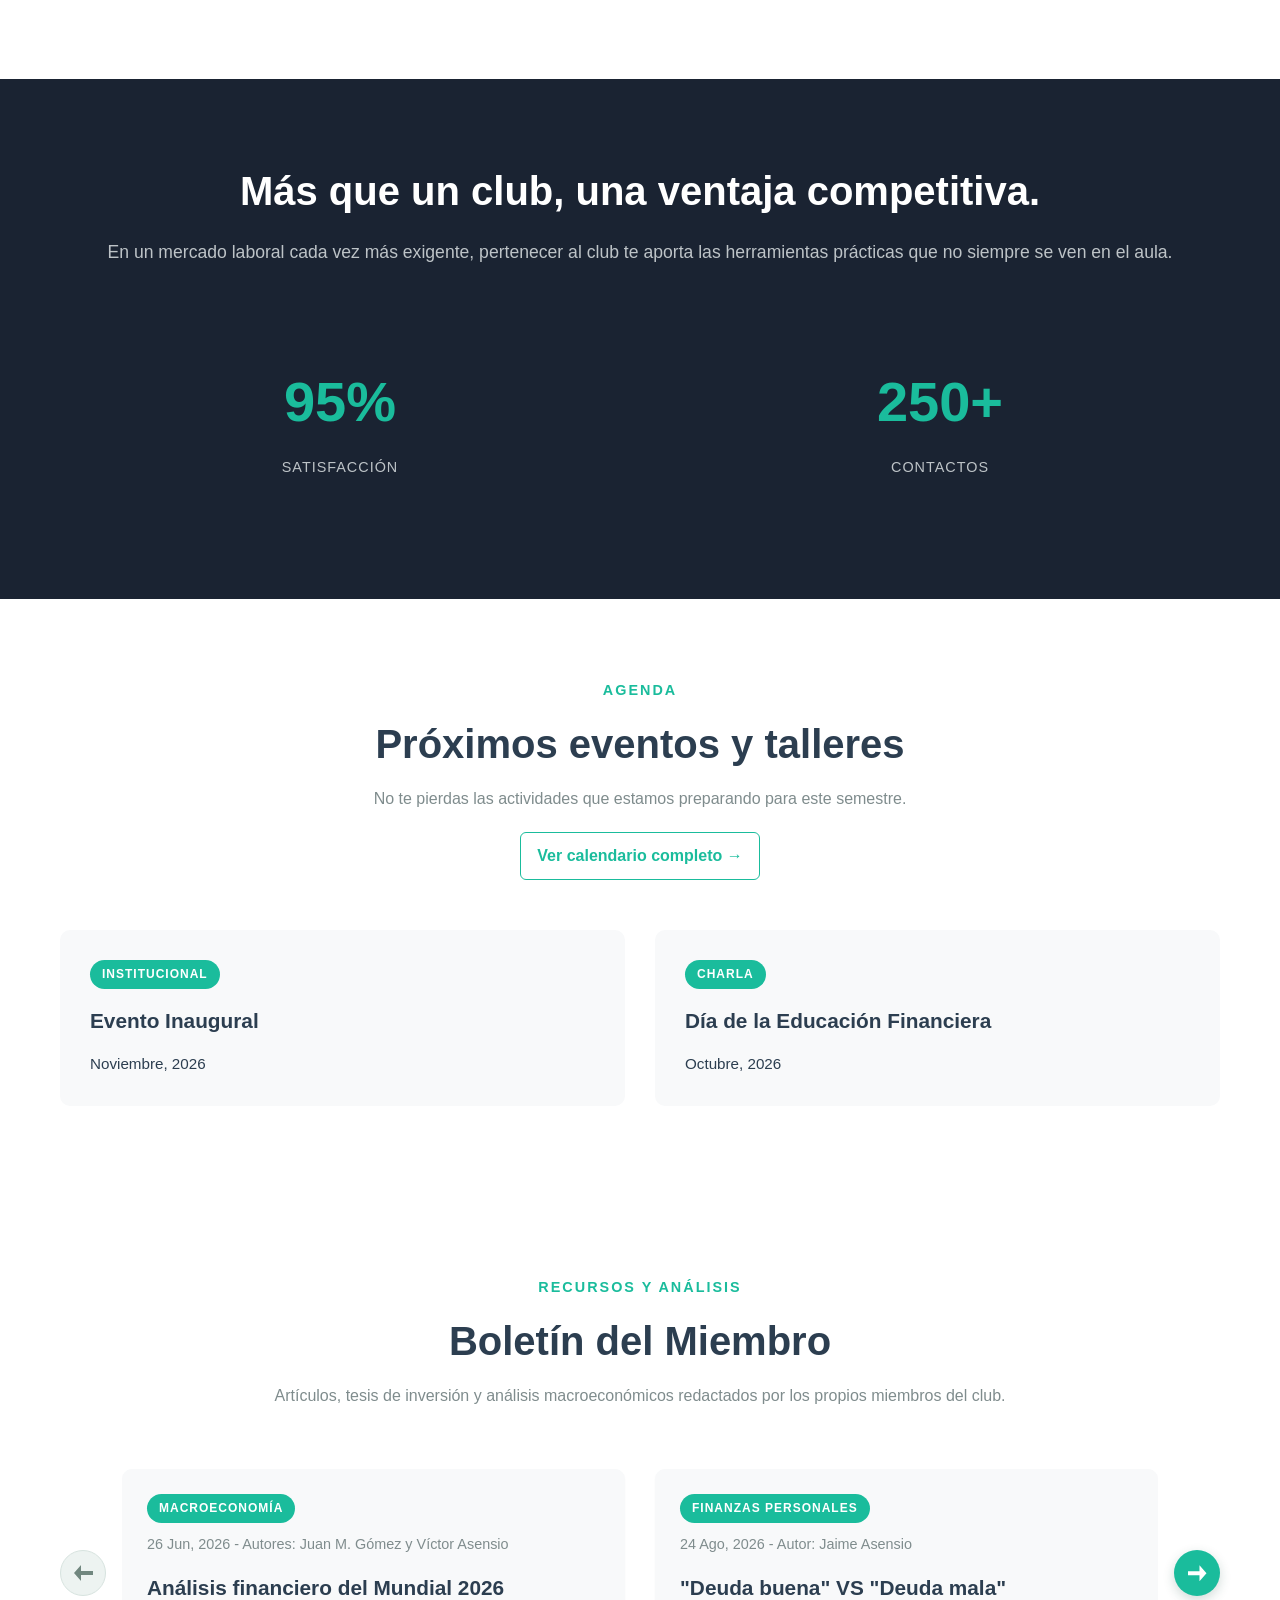
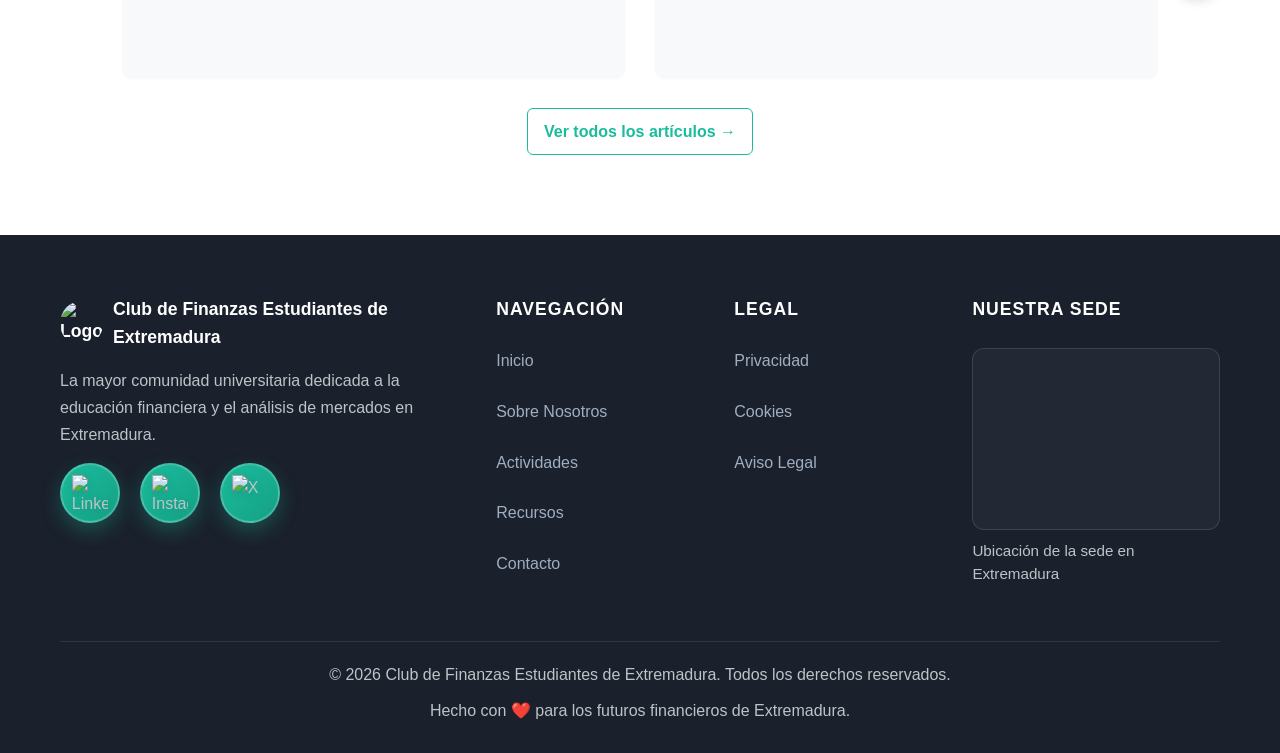
==== commit bc13d8ef: "Changes to be committed:" ====
--- a/index.html
+++ b/index.html
@@ -299,7 +299,7 @@
                 <div class="event-card">
                     <div class="event-type">CHARLA</div>
                     <h4>Día de la Educación Financiera</h4>
-                    <div class="event-date">Noviembre, 2026</div>
+                    <div class="event-date">Octubre, 2026</div>
                 </div>
             </div>
         </div>
--- a/css/styles.css
+++ b/css/styles.css
@@ -552,6 +552,14 @@
 }
 
 .view-all {
+    display: inline-flex;
+    align-items: center;
+    justify-content: center;
+    gap: 8px;
+    padding: 10px 16px;
+    border: 1px solid var(--primary-color);
+    border-radius: 6px;
+    background: var(--white);
     color: var(--primary-color);
     text-decoration: none;
     font-weight: 600;
@@ -565,7 +573,15 @@
 }
 
 .view-all:hover {
-    color: var(--secondary-color);
+    background: var(--primary-color);
+    color: var(--white);
+    box-shadow: 0 4px 12px rgba(24, 73, 60, 0.16);
+    transform: translateY(-1px);
+}
+
+.view-all:focus-visible {
+    outline: 3px solid var(--primary-color);
+    outline-offset: 3px;
 }
 
 .events-grid {
@@ -729,7 +745,7 @@
 
 .resources .section-header { margin-bottom: 60px; } 
 .resources-carousel { display: grid; grid-template-columns: auto minmax(0, 1fr) auto; align-items: center; gap: 16px; }
-.resources-viewport { min-width: 0; overflow-x: auto; scroll-behavior: smooth; scroll-snap-type: x mandatory; scrollbar-width: none; }
+.resources-viewport { min-width: 0; margin: -30px 0; padding: 30px 0; overflow-x: auto; scroll-behavior: smooth; scroll-snap-type: x mandatory; scrollbar-width: none; }
 .resources-viewport::-webkit-scrollbar { display: none; }
 .resources-grid { display: grid; grid-template-columns: repeat(auto-fit, minmax(300px, 1fr)); gap: 30px; }
 .resources-carousel .resources-grid { display: flex; gap: 30px; }
@@ -740,9 +756,9 @@
 .resources-arrow:focus-visible { outline: 3px solid var(--primary-color); outline-offset: 3px; }
 .resources-arrow:disabled { border: 1px solid #d7e3df; background: #edf3f1; color: #71877f; box-shadow: none; cursor: default; }
 
-.resource-card { background: #f8f9fa; padding: 25px; border-radius: 10px; transition: var(--transition); display: flex; flex-direction: column; }
+.resource-card { background: #f8f9fa; padding: 25px; border-radius: 10px; box-shadow: 0 1px 2px rgba(35, 55, 70, 0.04); transition: var(--transition); display: flex; flex-direction: column; }
 .resources-carousel .resource-card { flex: 0 0 calc((100% - 30px) / 2); scroll-snap-align: start; }
-.resource-card:hover { transform: translateY(-5px); box-shadow: var(--shadow); } 
+.resource-card:hover { box-shadow: 0 8px 20px rgba(35, 55, 70, 0.08), 0 2px 5px rgba(35, 55, 70, 0.04); }
 
 .resource-category { display: inline-block; background: var(--primary-color); color: var(--white); padding: 5px 12px; border-radius: 20px; font-size: 0.75rem; font-weight: 700; margin-bottom: 10px; letter-spacing: 1px; width: fit-content; } 
 .resource-date { font-size: 0.9rem; color: var(--text-light); margin-bottom: 15px; } 
--- a/css/responsive.css
+++ b/css/responsive.css
@@ -137,8 +137,17 @@
     }
 
     .resources-arrow {
-        width: 38px;
-        height: 38px;
+        width: 30px;
+        height: 30px;
+    }
+
+    .resources-arrow-icon {
+        width: 15px;
+        height: 13px;
+    }
+
+    .resources-carousel {
+        gap: 8px;
     }
 
     .resource-icon {
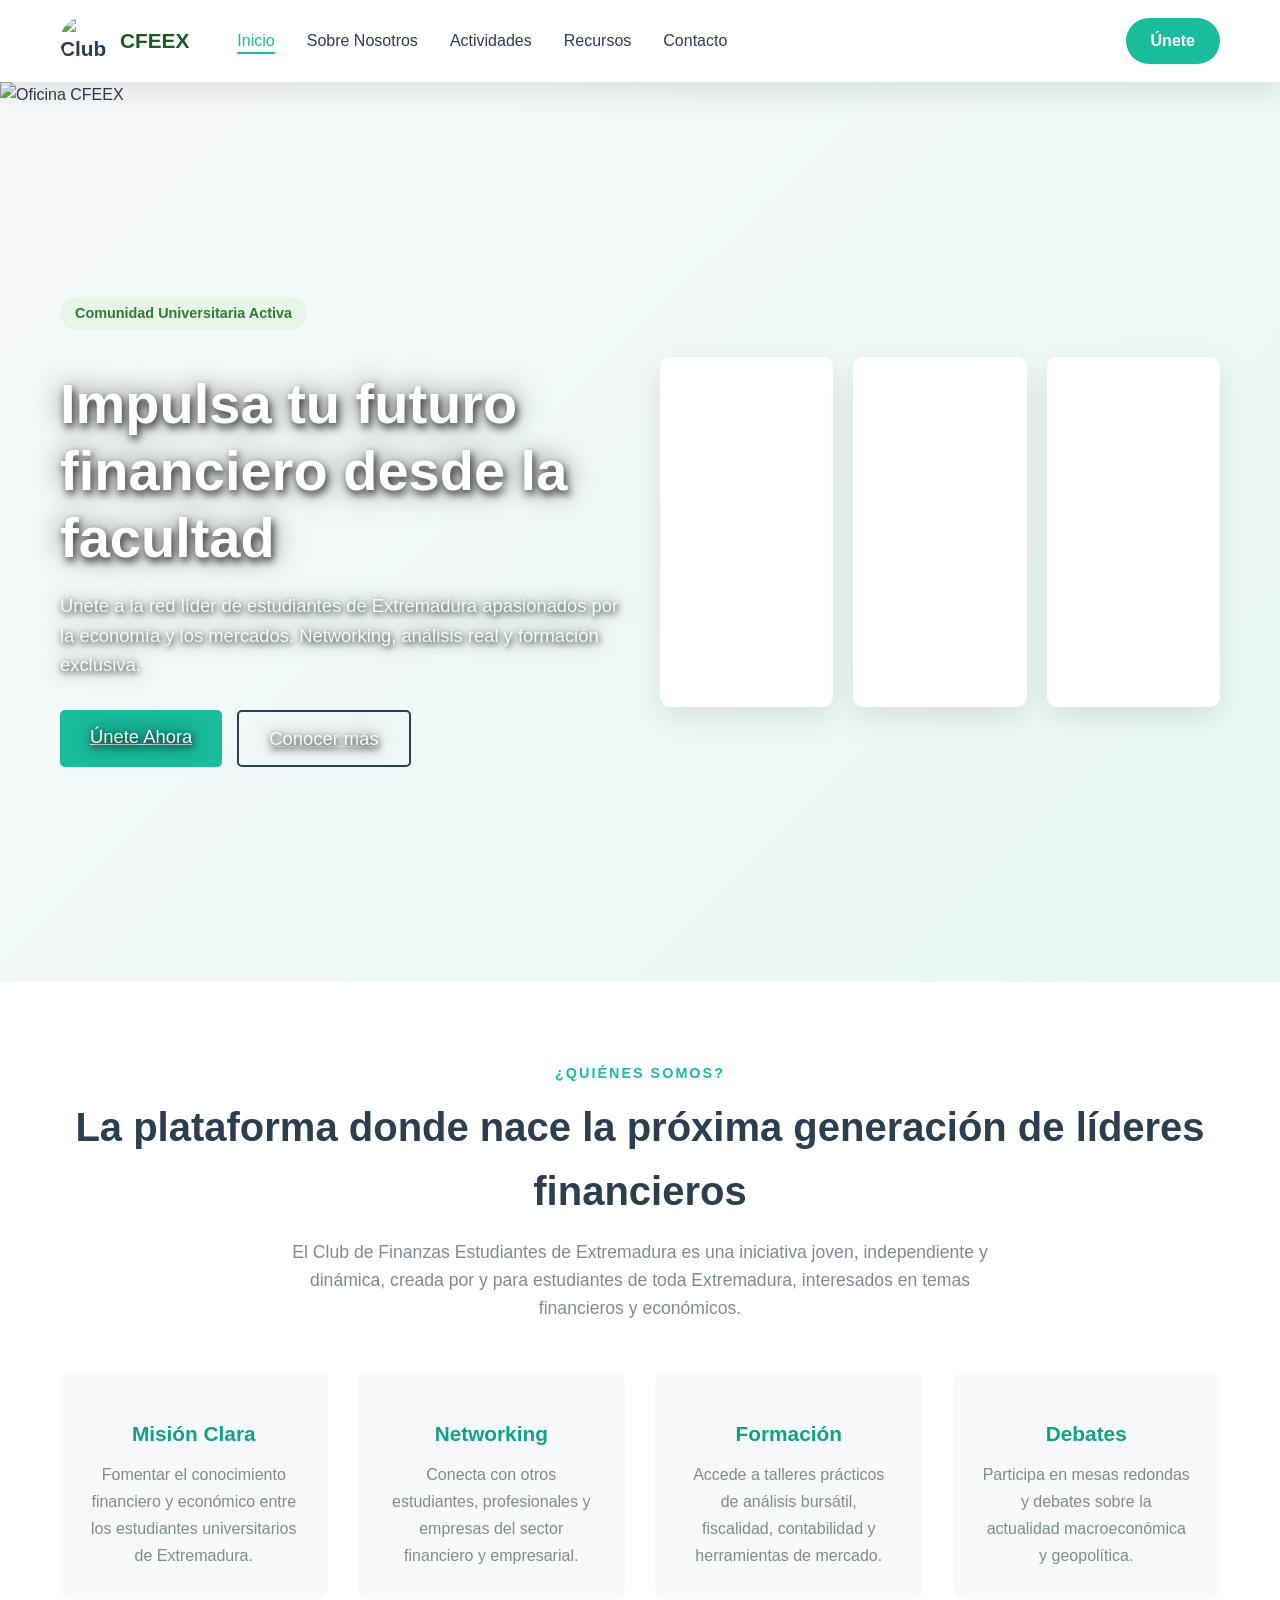
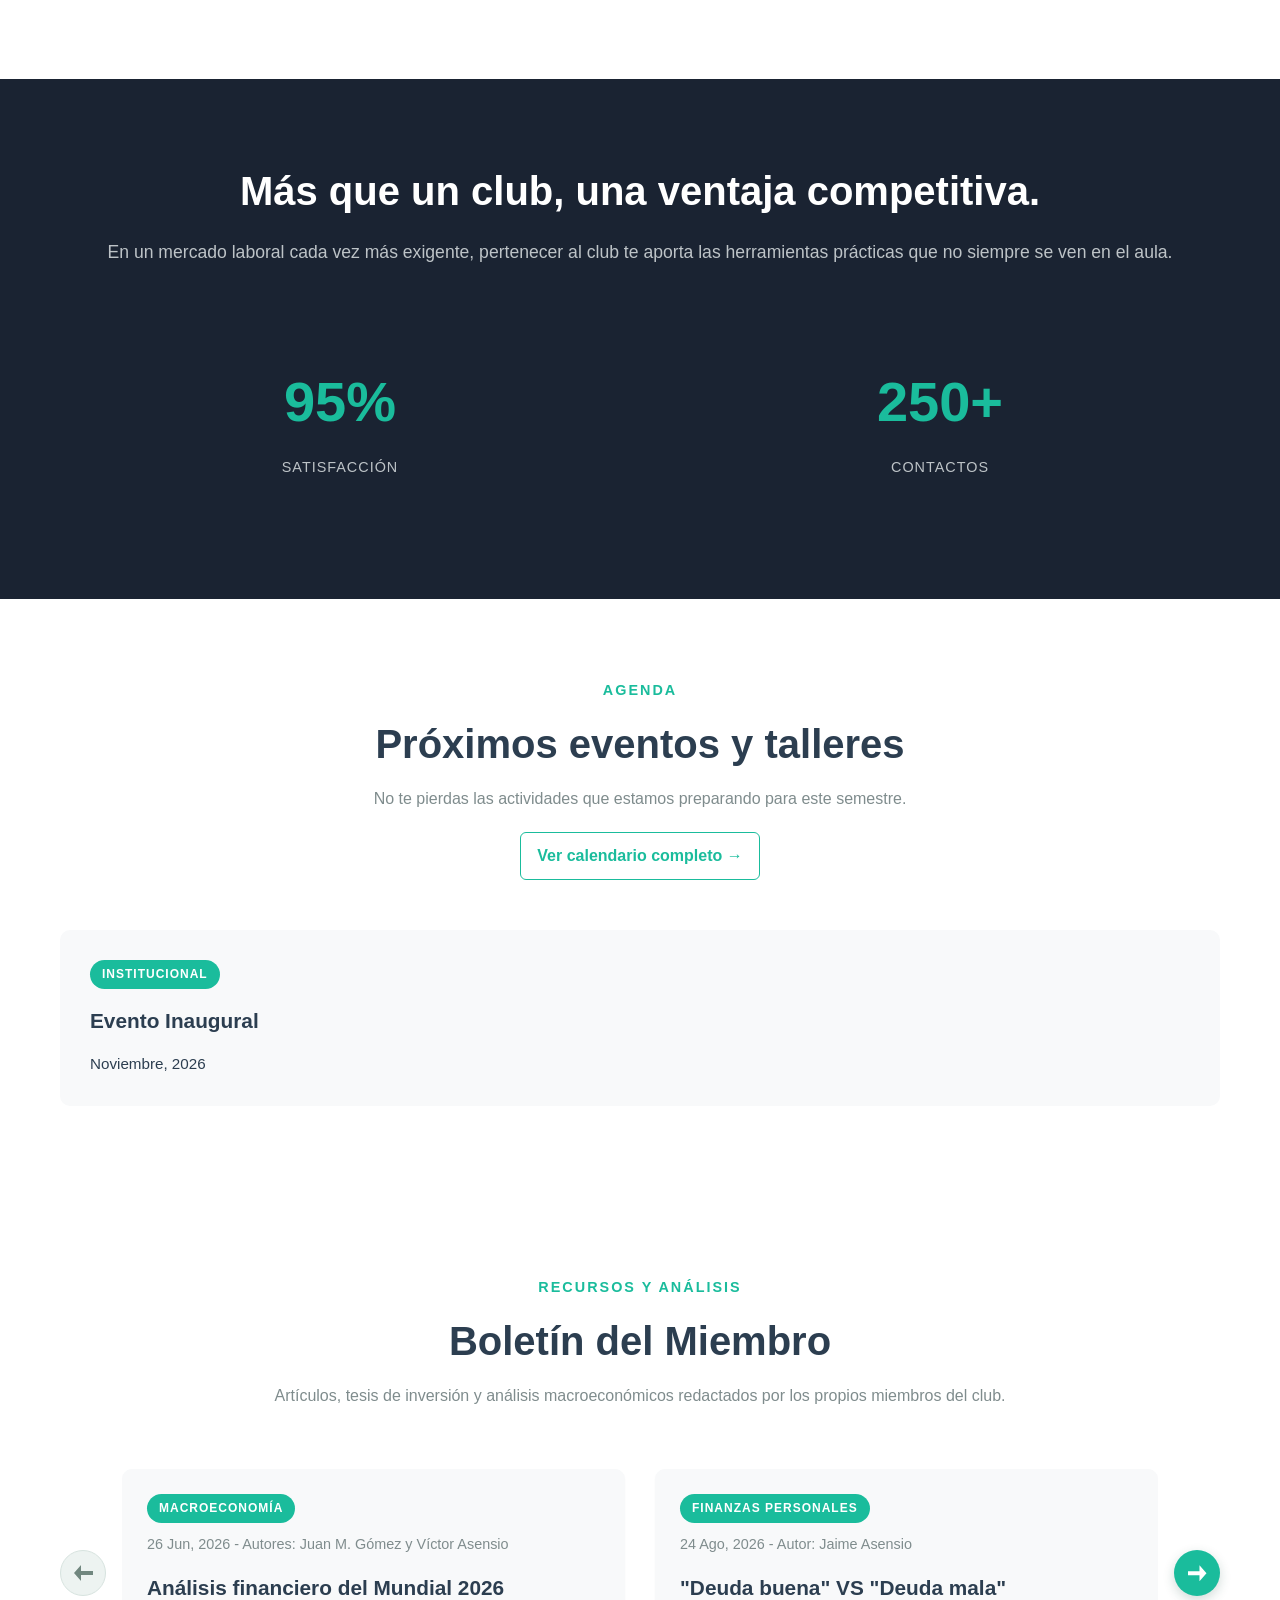
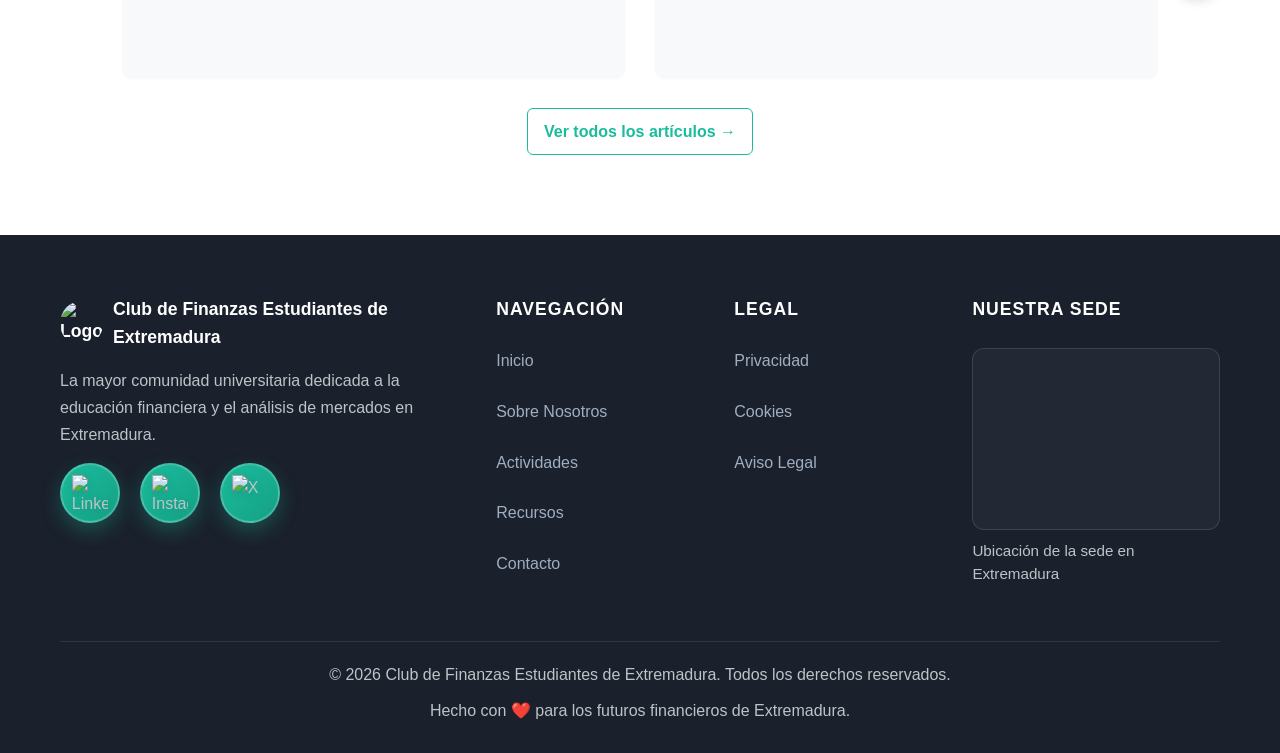
==== commit 55b13ced: "Changes to be committed:" ====
--- a/index.html
+++ b/index.html
@@ -296,11 +296,6 @@
                     <div class="event-date">Noviembre, 2026</div>
                 </div>
 
-                <div class="event-card">
-                    <div class="event-type">CHARLA</div>
-                    <h4>Día de la Educación Financiera</h4>
-                    <div class="event-date">Octubre, 2026</div>
-                </div>
             </div>
         </div>
     </section>
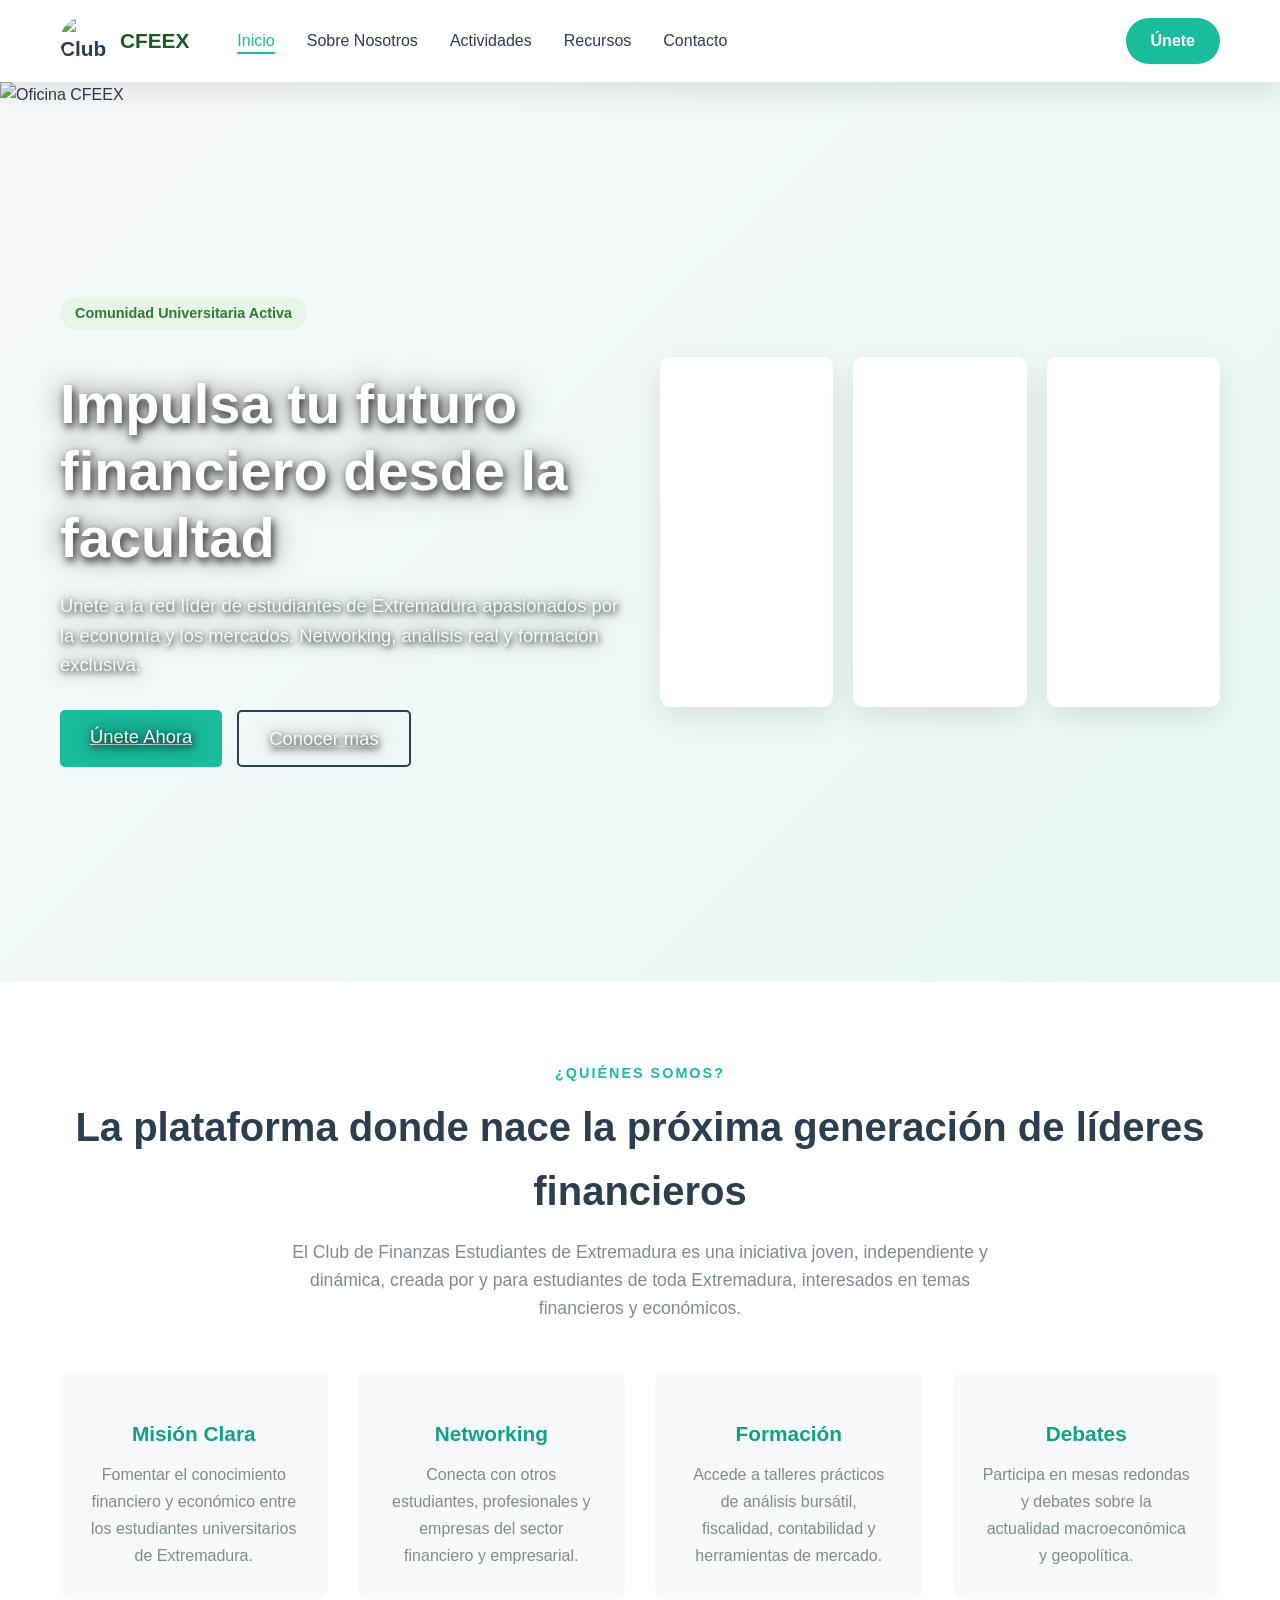
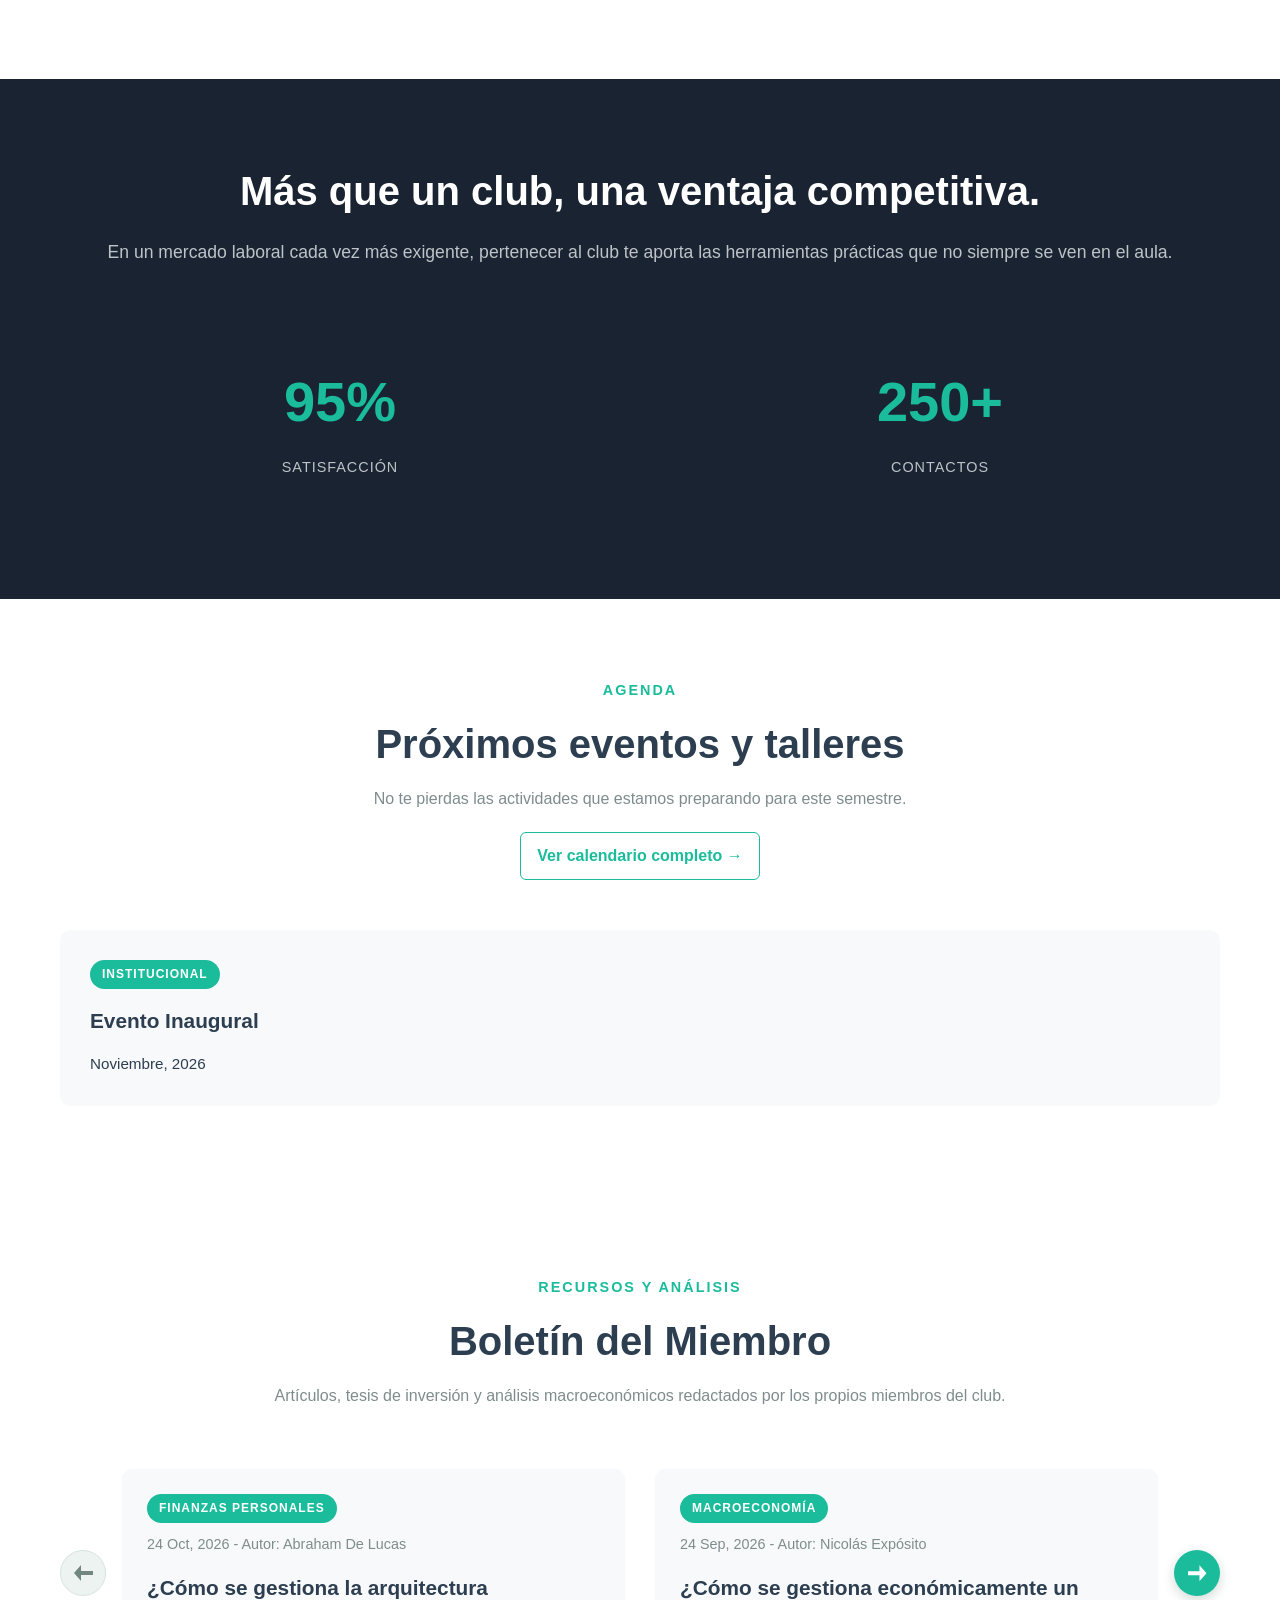
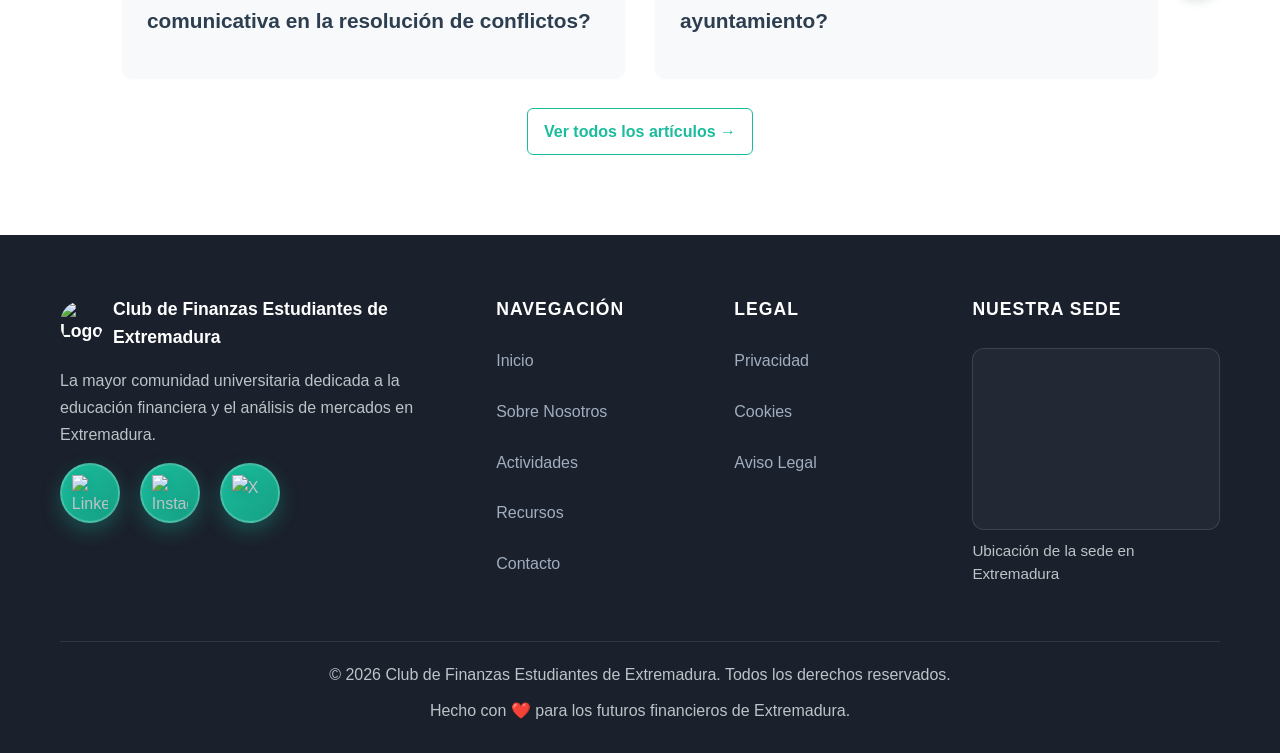
==== commit 0a03f18b: "Changes to be committed:" ====
--- a/index.html
+++ b/index.html
@@ -314,23 +314,31 @@
                 <button class="resources-arrow resources-arrow-prev" type="button" aria-label="Ver artículos anteriores" disabled><span class="resources-arrow-icon" aria-hidden="true"></span></button>
                 <div class="resources-viewport">
                     <div class="resources-grid">
+
+                        <article class="resource-card">
+                            <span class="resource-category">FINANZAS PERSONALES</span>
+                            <div class="resource-date">24 Oct, 2026 - Autor: Abraham De Lucas</div>
+                            <h4>¿Cómo se gestiona la arquitectura comunicativa en la resolución de conflictos?</h4>
+                        </article>
+
+                       <article class="resource-card">
+                            <span class="resource-category">MACROECONOMÍA</span>
+                            <div class="resource-date">24 Sep, 2026 - Autor: Nicolás Expósito</div>
+                            <h4>¿Cómo se gestiona económicamente un ayuntamiento?</h4>
+                        </article>
+
+                        <article class="resource-card">
+                            <span class="resource-category">FINANZAS PERSONALES</span>
+                            <div class="resource-date">24 Ago, 2026 - Autor: Jaime Asensio</div>
+                            <h4>"Deuda buena" VS "Deuda mala"</h4>
+                        </article>
+
                         <article class="resource-card">
                             <span class="resource-category">MACROECONOMÍA</span>
                             <div class="resource-date">26 Jun, 2026 - Autores: Juan M. Gómez y Víctor Asensio</div>
                             <h4>Análisis financiero del Mundial 2026</h4>
                         </article>
 
-                        <article class="resource-card">
-                            <span class="resource-category">FINANZAS PERSONALES</span>
-                            <div class="resource-date">24 Ago, 2026 - Autor: Jaime Asensio</div>
-                            <h4>"Deuda buena" VS "Deuda mala"</h4>
-                        </article>
-
-                        <article class="resource-card">
-                            <span class="resource-category">MACROECONOMÍA</span>
-                            <div class="resource-date">24 Sep, 2026 - Autor: Nicolás Expósito</div>
-                            <h4>¿Cómo se gestiona económicamente un ayuntamiento?</h4>
-                        </article>
                     </div>
                 </div>
                 <button class="resources-arrow resources-arrow-next" type="button" aria-label="Ver artículos siguientes"><span class="resources-arrow-icon" aria-hidden="true"></span></button>
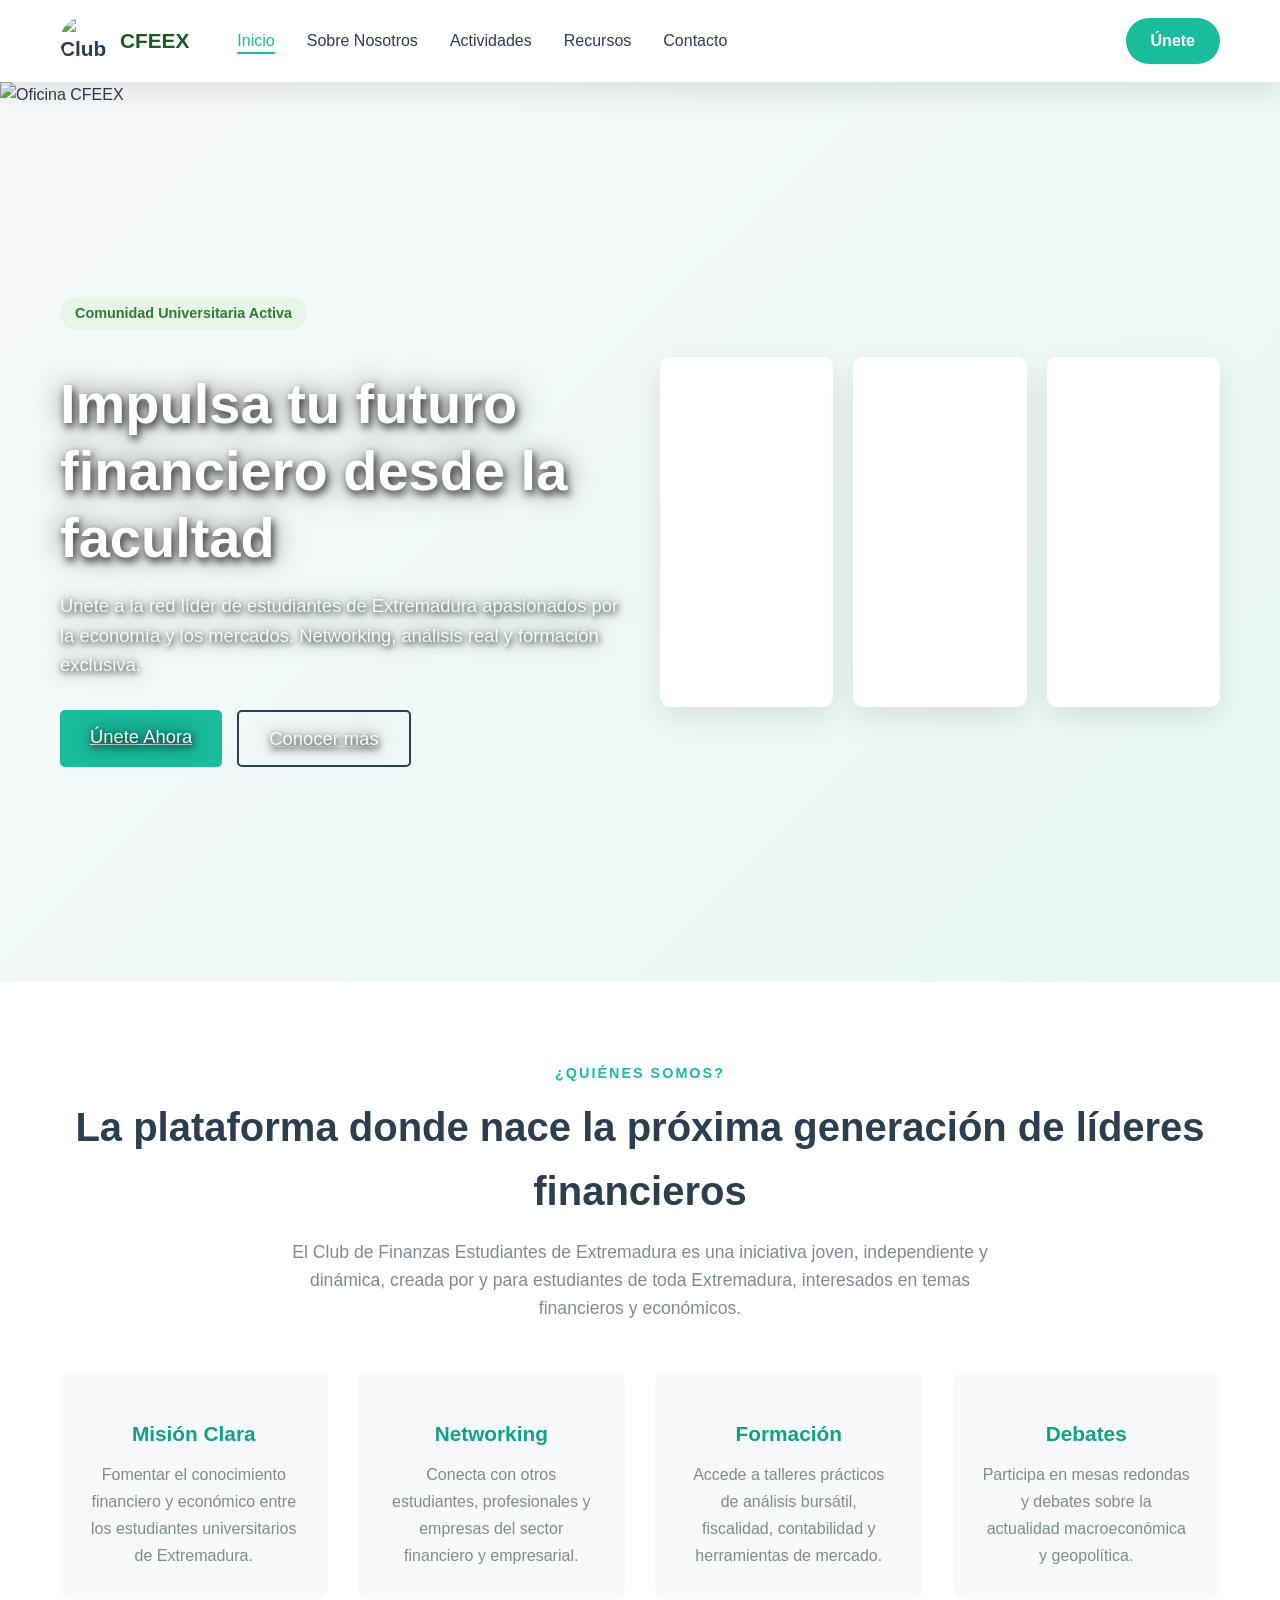
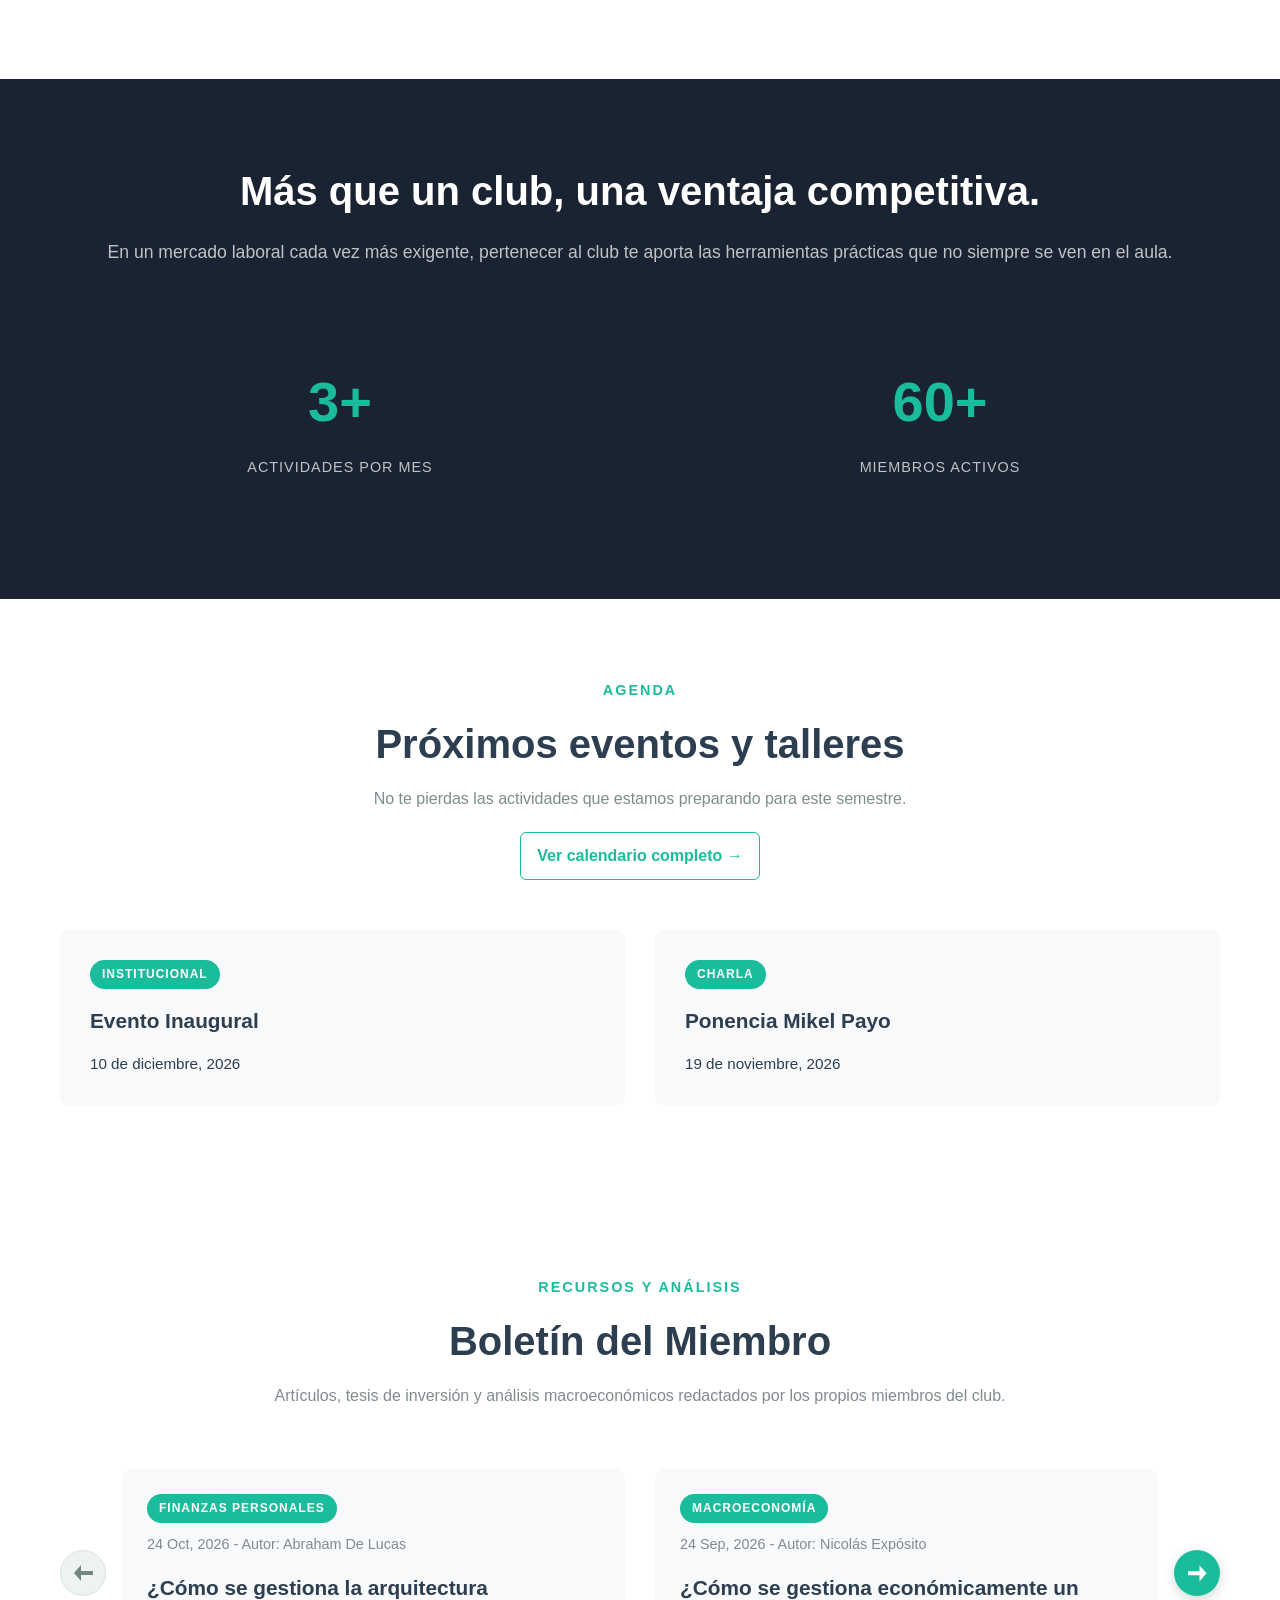
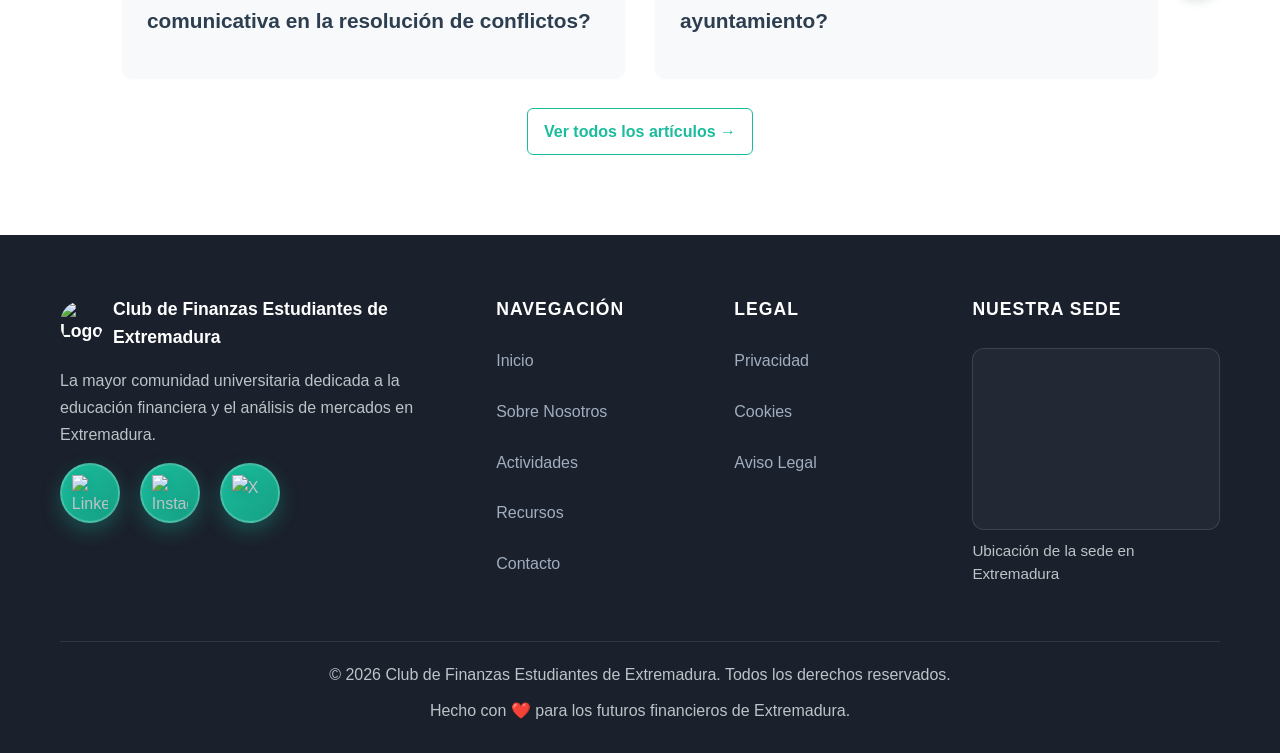
==== commit 49815fbc: "Changes to be committed:" ====
--- a/index.html
+++ b/index.html
@@ -268,12 +268,12 @@
             
             <div class="stats-grid">
                 <div class="stat-card">
-                    <div class="stat-number">95%</div>
-                    <div class="stat-label">SATISFACCIÓN</div>
+                    <div class="stat-number">3+</div>
+                    <div class="stat-label">ACTIVIDADES POR MES</div>
                 </div>
                 <div class="stat-card">
-                    <div class="stat-number">250+</div>
-                    <div class="stat-label">CONTACTOS</div>
+                    <div class="stat-number">60+</div>
+                    <div class="stat-label">MIEMBROS ACTIVOS</div>
                 </div>
             </div>
         </div>
@@ -293,7 +293,14 @@
                 <div class="event-card">
                     <div class="event-type">INSTITUCIONAL</div>
                     <h4>Evento Inaugural</h4>
-                    <div class="event-date">Noviembre, 2026</div>
+                    <div class="event-date">10 de diciembre, 2026</div>
+                </div>
+
+                <div class="events-grid">
+                <div class="event-card">
+                    <div class="event-type">CHARLA</div>
+                    <h4>Ponencia Mikel Payo</h4>
+                    <div class="event-date">19 de noviembre, 2026</div>
                 </div>
 
             </div>
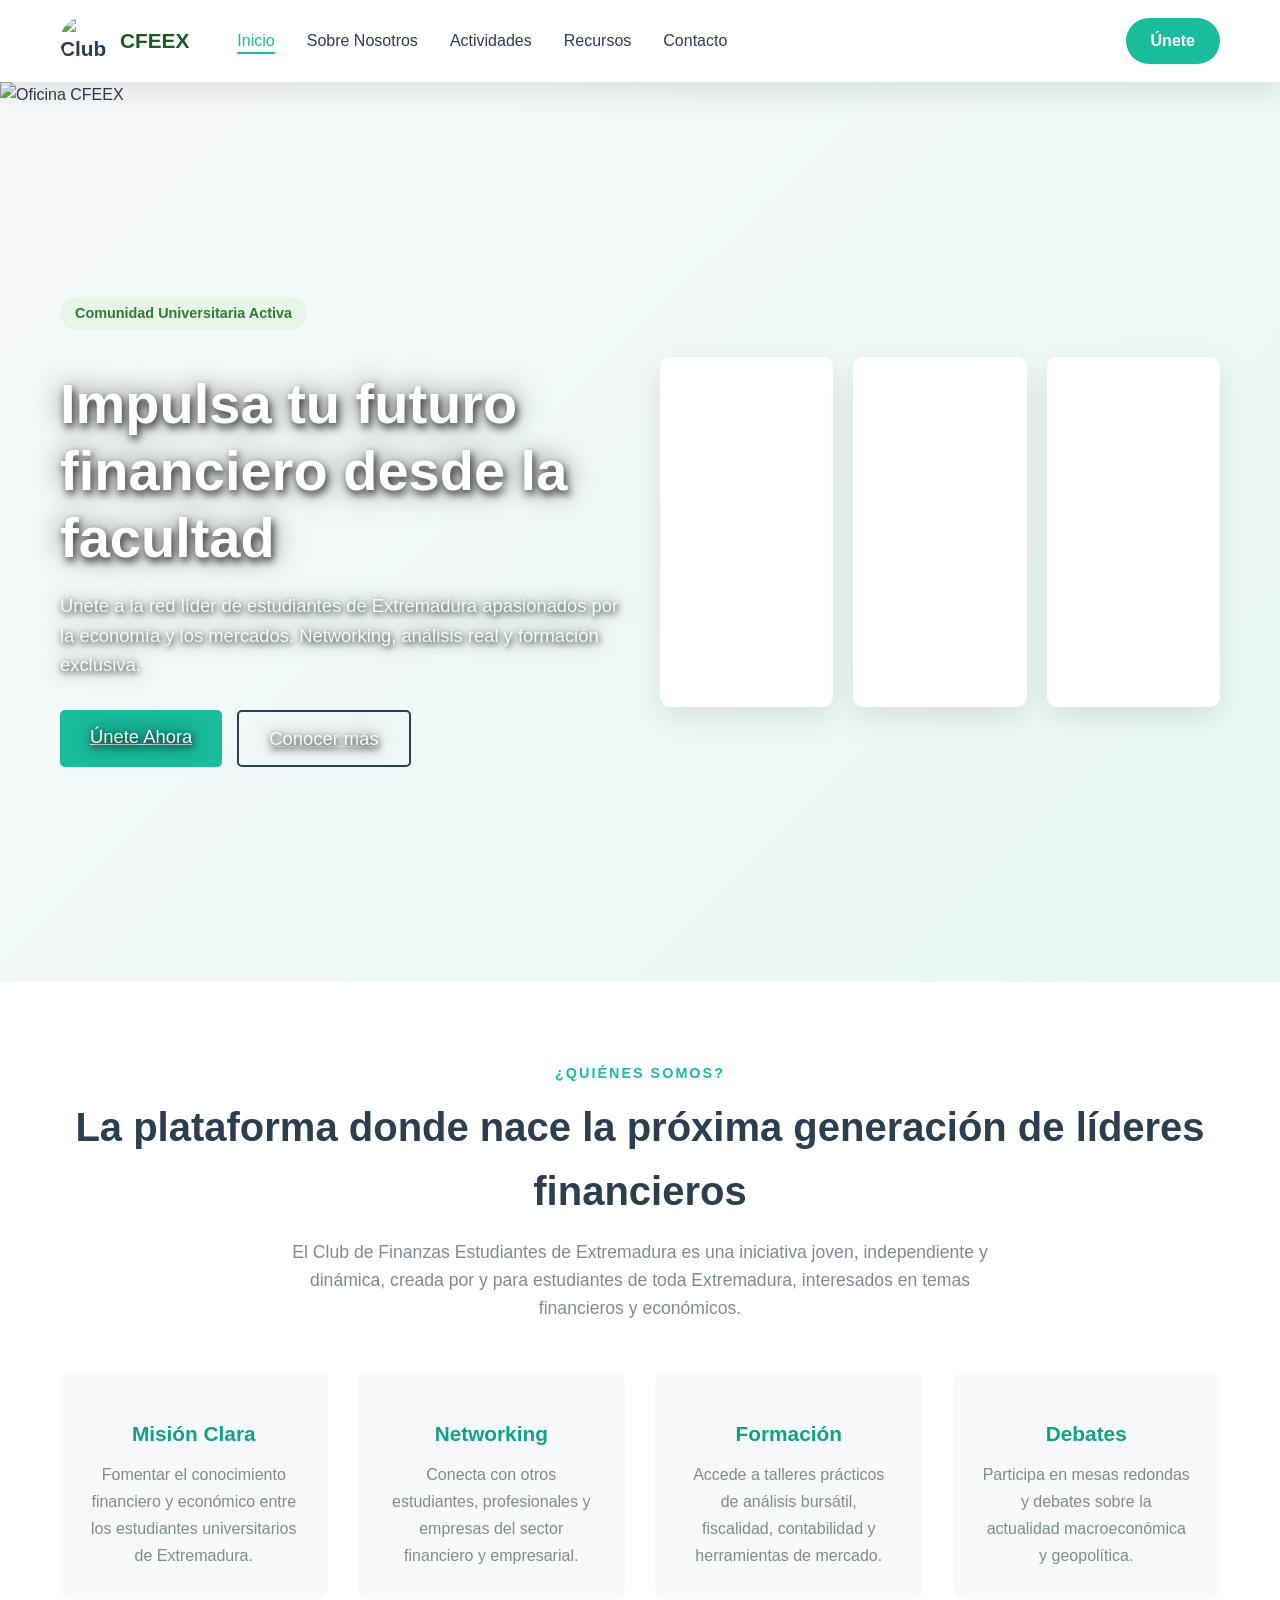
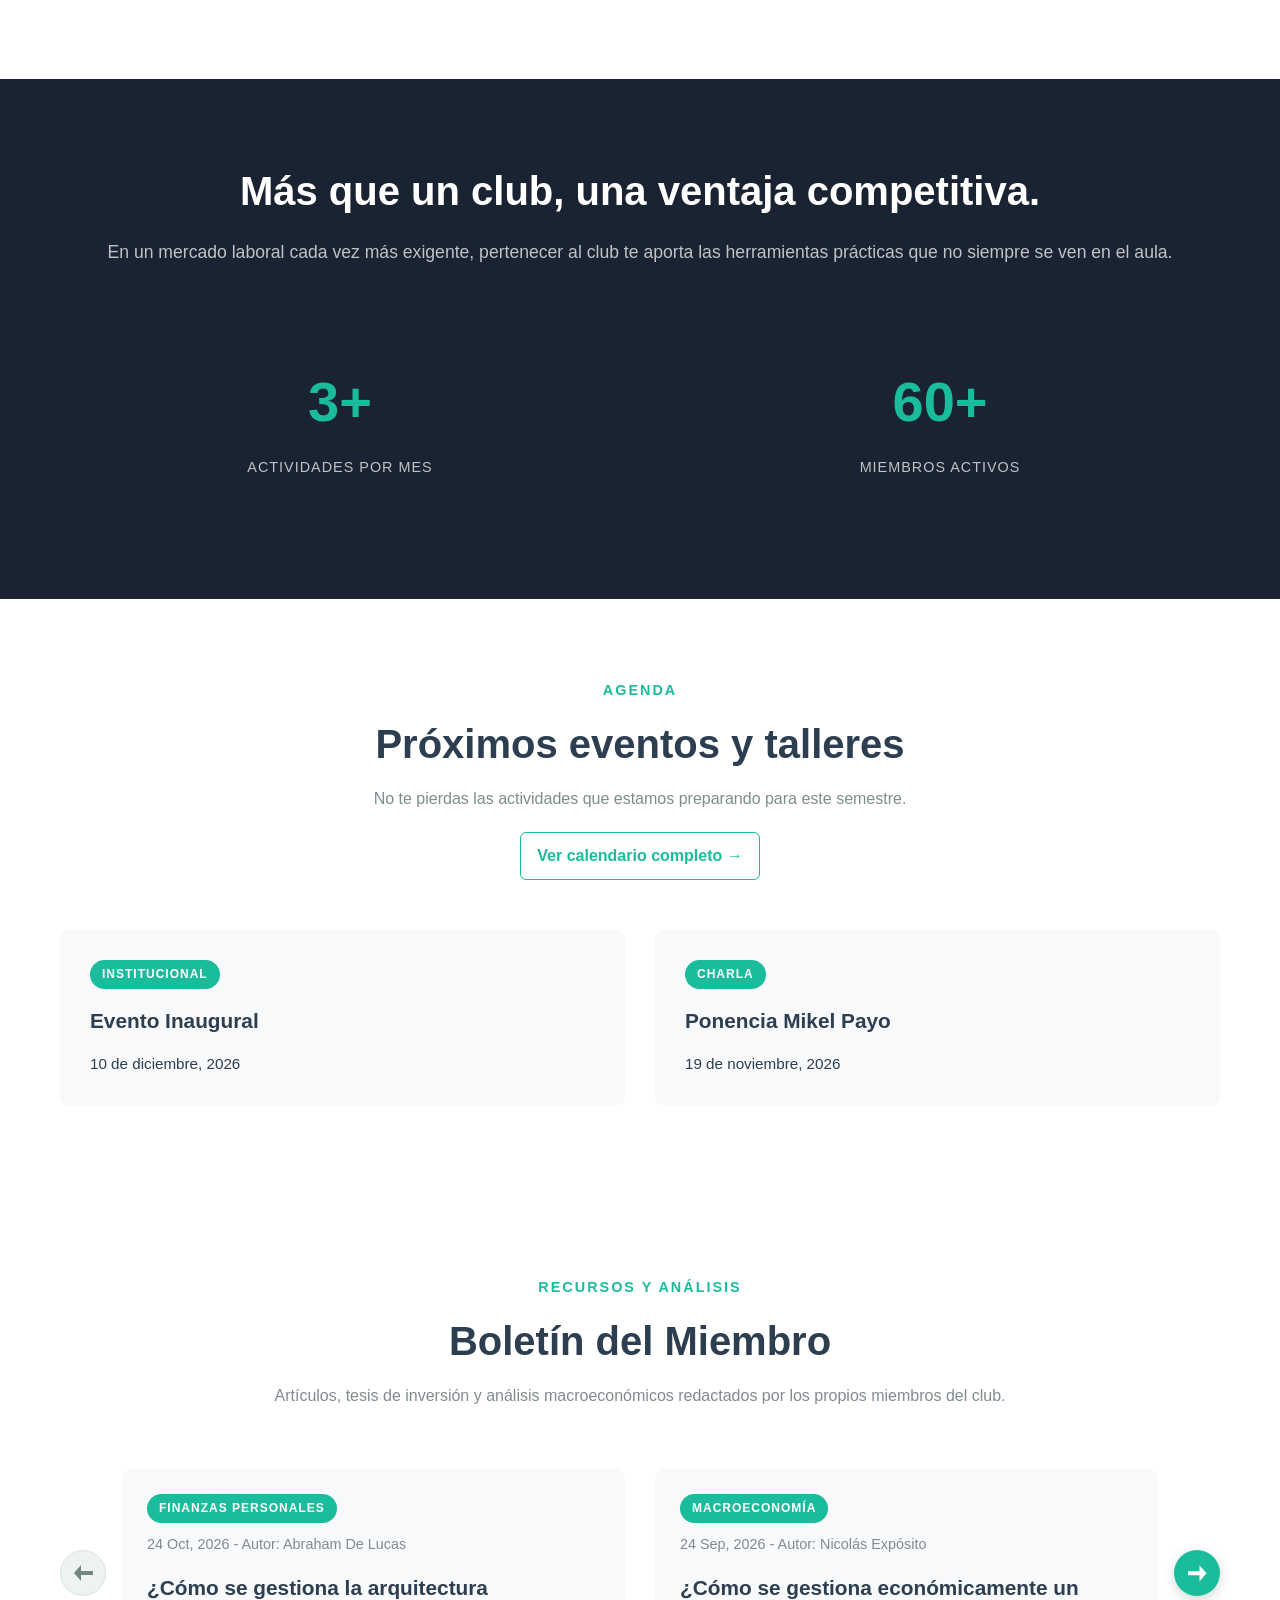
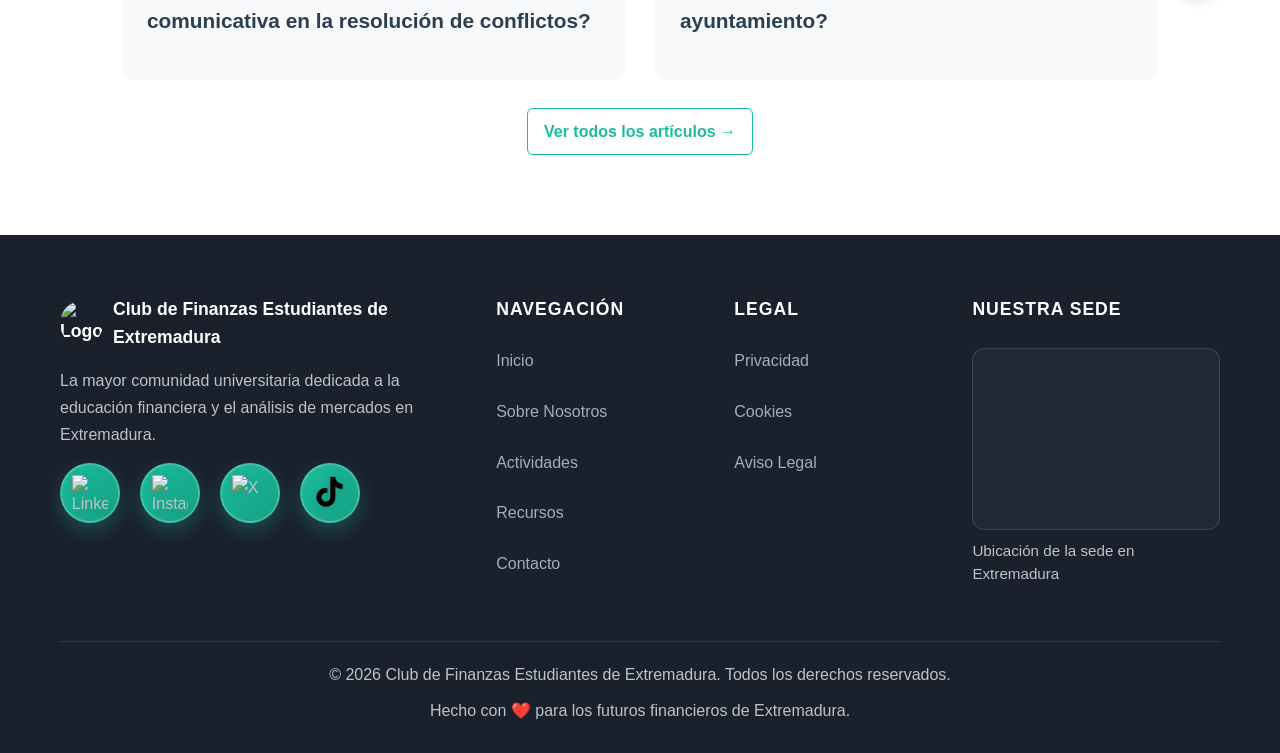
==== commit b72fcc36: "Changes to be committed:" ====
--- a/index.html
+++ b/index.html
@@ -377,6 +377,9 @@
                         <a href="https://x.com/Clubfineex" class="social-icon" title="X (Twitter)">
                             <img src="assets/x.png" alt="X">
                         </a>
+                        <a href="https://www.tiktok.com/@cfeex_" class="social-icon" title="TikTok" target="_blank" rel="noopener noreferrer">
+                            <img src="assets/tiktok.png" alt="TikTok">
+                        </a>
                     </div>
                 </div>
 
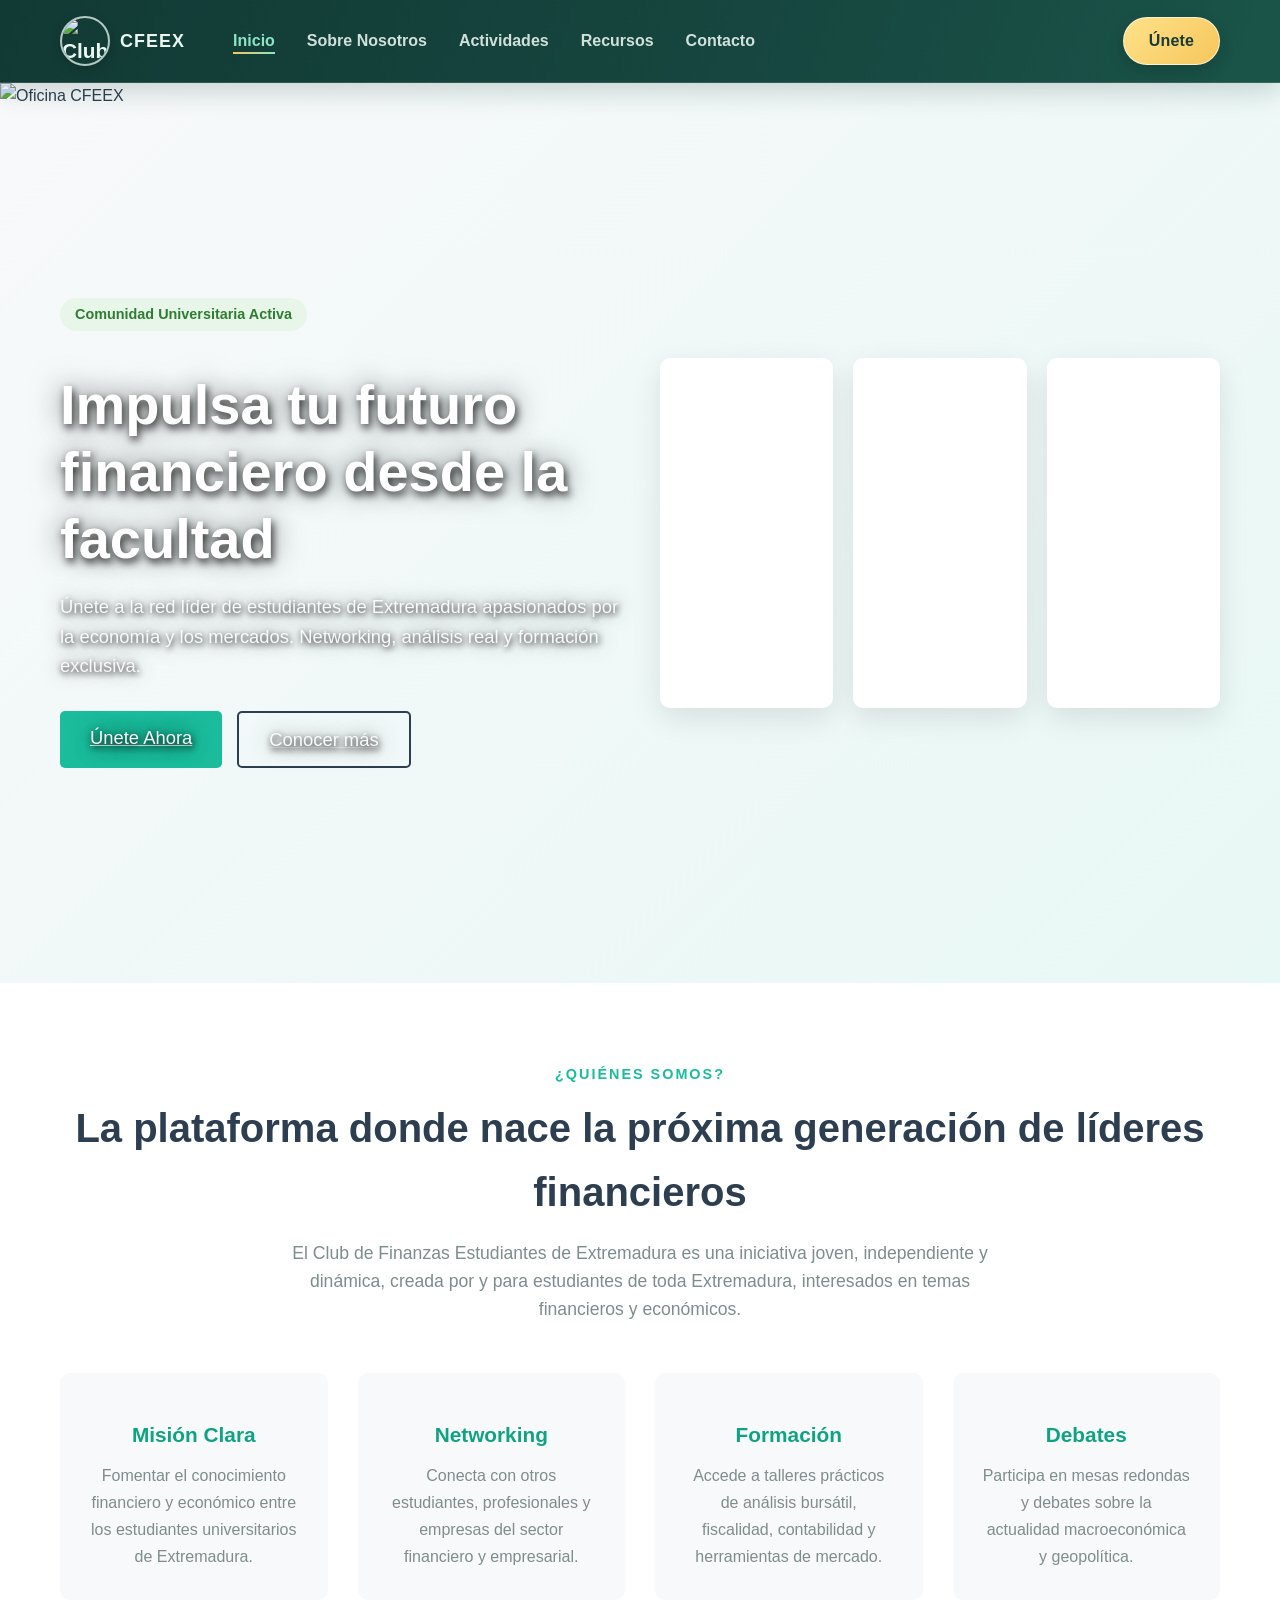
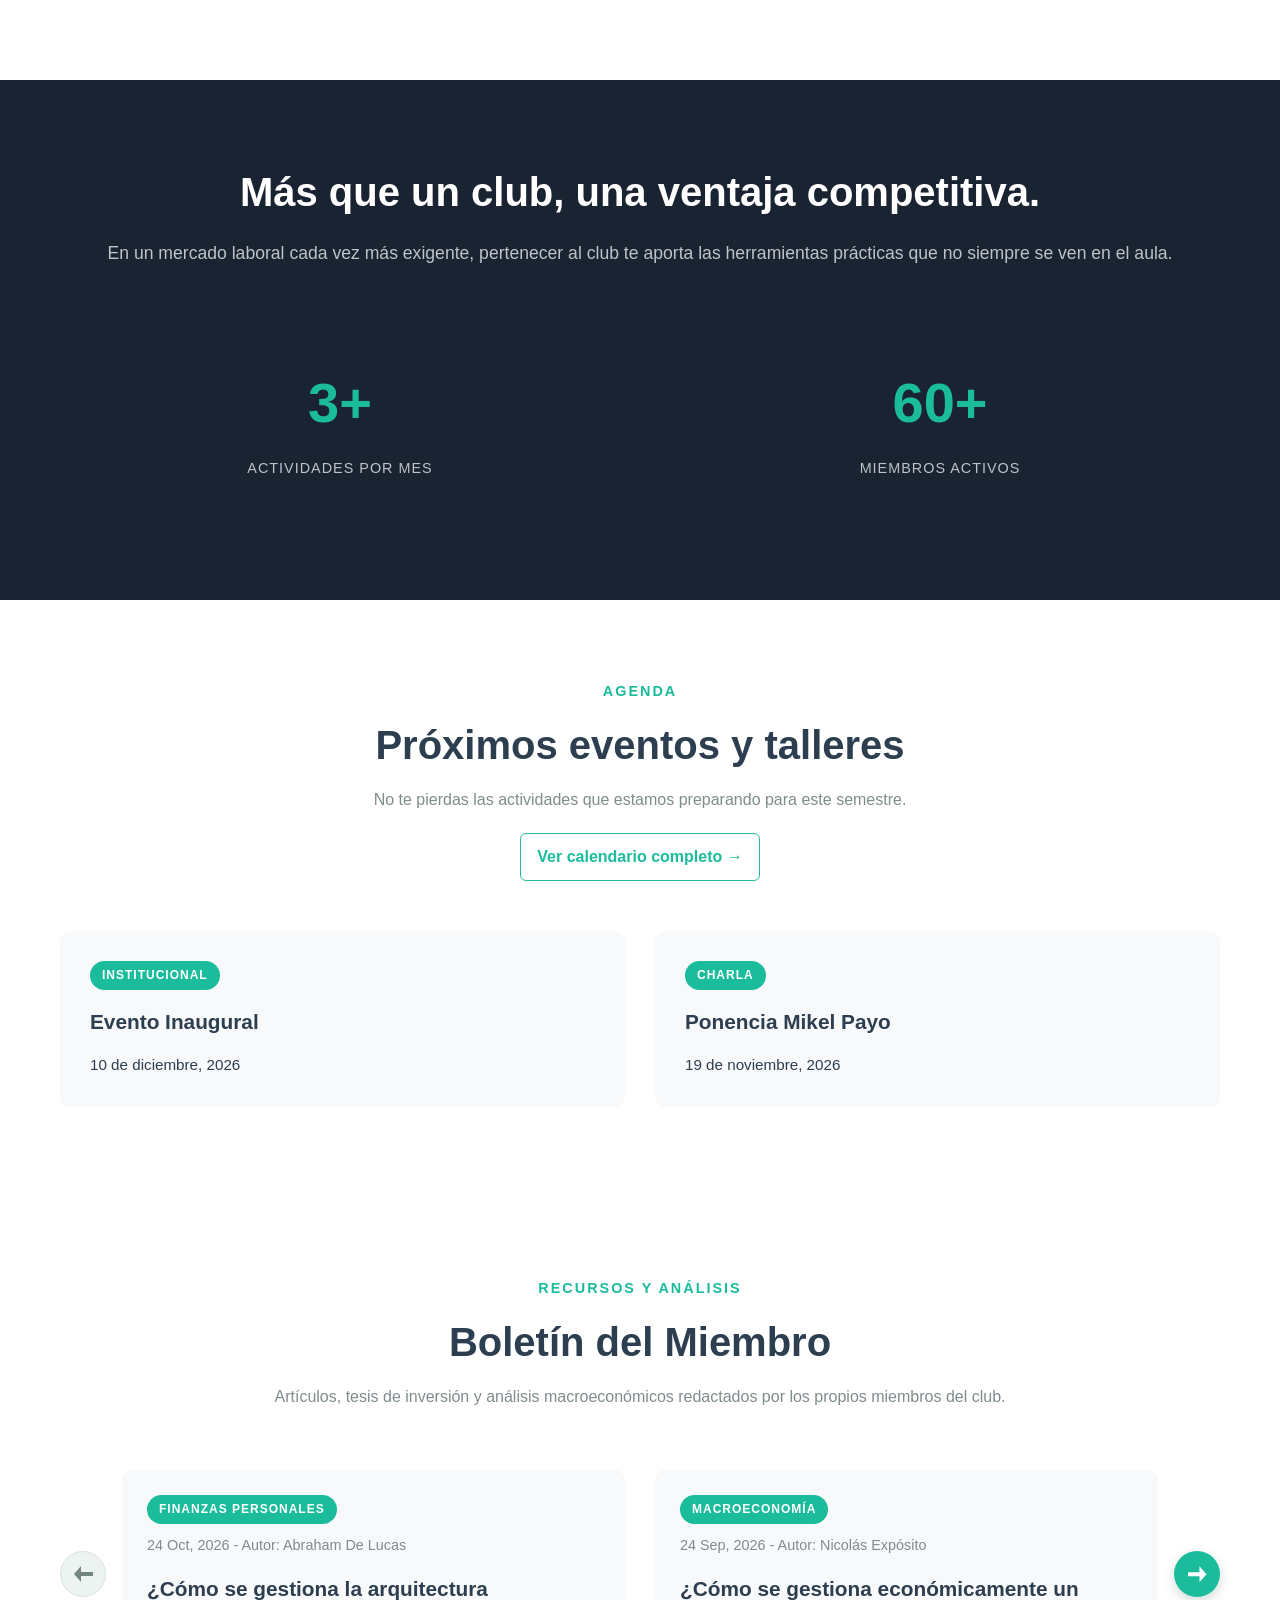
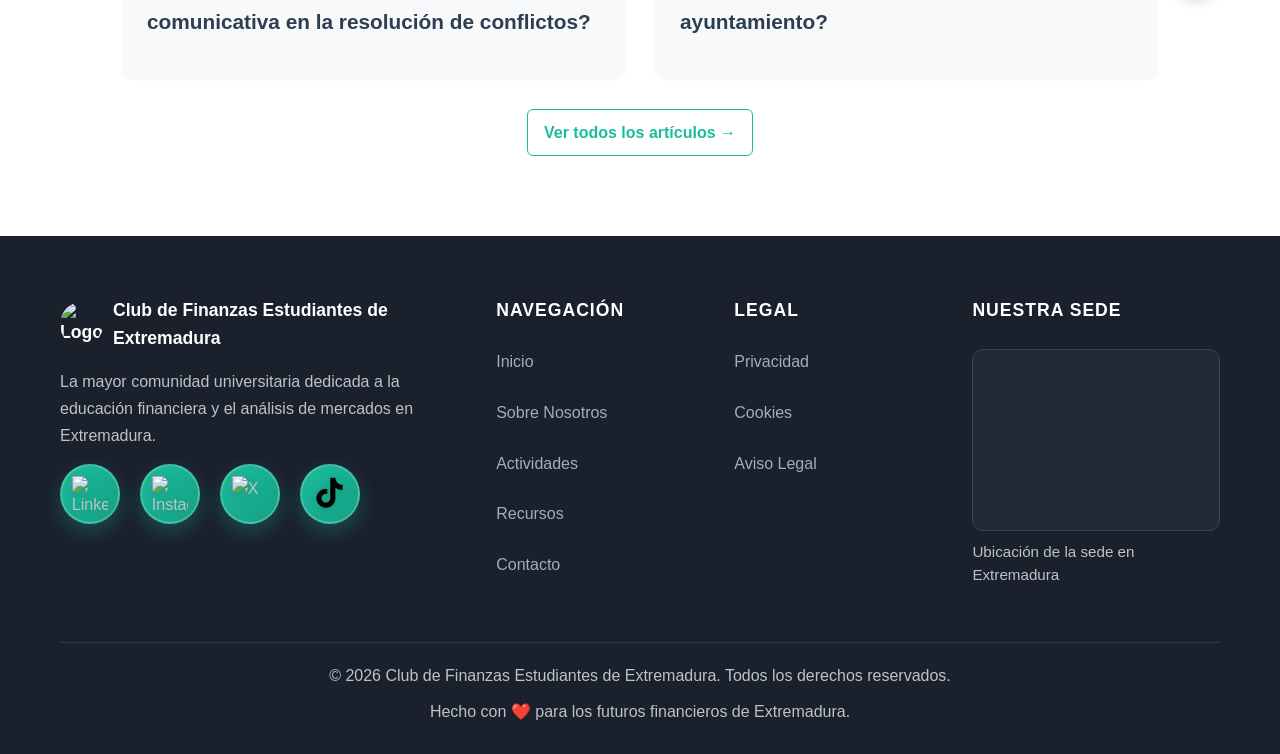
==== commit 8e7f048f: "Changes to be committed:" ====
--- a/index.html
+++ b/index.html
@@ -36,7 +36,7 @@
             <a href="#inicio" class="navbar-brand" style="display:flex; align-items:center; text-decoration:none; color:inherit;">
                 <div class="logo">
                     <img src="assets/favicon.png" alt="Club Finanzas EEX Logo" class="logo-icon">
-                    <span class="logo-text" style="font-weight: arial; color: #1d5c21;">CFEEX</span>
+                    <span class="logo-text">CFEEX</span>
                 </div>
             </a>
 
@@ -157,9 +157,9 @@
                 </div>
             </div>
             <div class="hero-image" style="flex: 1; min-width: 300px; position: relative; z-index: 10;">
-                <div class="market-overview tradingview-hero-container">
+                <div class="market-overview tradingview-hero-container tradingview-carousel" role="region" aria-label="Gráficas del mercado">
                     <!-- Chart 1: Oro -->
-                    <div class="tradingview-widget-wrapper-small">
+                    <div class="tradingview-widget-wrapper-small" data-chart-title="Oro">
                         <div id="tradingview_chart_gold"></div>
                         <script type="text/javascript">
                             new TradingView.widget({
@@ -181,7 +181,7 @@
                     </div>
 
                     <!-- Chart 2: Core S&P 500 USD -->
-                    <div class="tradingview-widget-wrapper-small">
+                    <div class="tradingview-widget-wrapper-small" data-chart-title="S&P 500">
                         <div id="tradingview_chart_sp500"></div>
                         <script type="text/javascript">
                             new TradingView.widget({
@@ -203,7 +203,7 @@
                     </div>
 
                     <!-- Chart 3: Euro Stoxx 50 - Índice Estable -->
-                    <div class="tradingview-widget-wrapper-small">
+                    <div class="tradingview-widget-wrapper-small" data-chart-title="Euro Stoxx 50">
                         <div id="tradingview_chart_eurusd"></div>
                         <script type="text/javascript">
                             new TradingView.widget({
@@ -223,6 +223,18 @@
                             });
                         </script>
                     </div>
+                </div>
+                <div class="chart-carousel-controls">
+                    <button class="chart-carousel-arrow chart-carousel-prev" type="button" aria-label="Ver gráfica anterior" disabled><span aria-hidden="true">‹</span></button>
+                    <div class="chart-carousel-status">
+                        <span class="chart-carousel-title" aria-live="polite">Oro · 1 de 3</span>
+                        <div class="chart-carousel-dots" aria-hidden="true">
+                            <span class="is-active"></span>
+                            <span></span>
+                            <span></span>
+                        </div>
+                    </div>
+                    <button class="chart-carousel-arrow chart-carousel-next" type="button" aria-label="Ver gráfica siguiente"><span aria-hidden="true">›</span></button>
                 </div>
             </div>
         </div>
--- a/css/styles.css
+++ b/css/styles.css
@@ -17,6 +17,12 @@
 :root {
     --primary-color: #1abc9c;
     --secondary-color: #16a085;
+    --nav-deep: #123a35;
+    --nav-mid: #1a5449;
+    --nav-text: #eaf7f2;
+    --nav-highlight: #8ce4c5;
+    --nav-cta: #f6c65b;
+    --nav-ink: #193b35;
     --dark-bg: #1a2332;
     --light-bg: #f8f9fa;
     --text-dark: #2c3e50;
@@ -98,8 +104,10 @@
 
 
 .navbar {
-    background: var(--white);
-    box-shadow: var(--shadow);
+    color: var(--nav-text);
+    background: linear-gradient(110deg, var(--nav-deep) 0%, #16463f 58%, var(--nav-mid) 100%);
+    border-bottom: 1px solid rgba(255, 255, 255, 0.12);
+    box-shadow: 0 8px 26px rgba(18, 58, 53, 0.2);
     position: sticky;
     top: 0;
     z-index: 1000;
@@ -115,6 +123,8 @@
 .navbar-brand {
     display: flex;
     align-items: center;
+    color: inherit;
+    text-decoration: none;
 }
 
 .logo {
@@ -123,7 +133,7 @@
     gap: 10px;
     font-size: 1.3rem;
     font-weight: bold;
-    color: var(--text-dark);
+    color: var(--nav-text);
 }
 
 .logo-icon {
@@ -132,10 +142,15 @@
     object-fit: contain;
     object-position: center;
     border-radius: 50%;
-}
-
-.logo-text strong {
-    color: var(--primary-color);
+    border: 2px solid rgba(234, 247, 242, 0.75);
+    box-shadow: 0 4px 12px rgba(0, 0, 0, 0.16);
+}
+
+.navbar .logo-text {
+    color: var(--nav-text);
+    font-size: 1.12rem;
+    font-weight: 800;
+    letter-spacing: 0.06em;
 }
 
 .nav-links {
@@ -148,15 +163,15 @@
 
 .nav-links a {
     text-decoration: none;
-    color: var(--text-dark);
-    font-weight: 500;
+    color: rgba(234, 247, 242, 0.88);
+    font-weight: 600;
     transition: var(--transition);
     position: relative;
 }
 
 .nav-links a:hover,
 .nav-links a.active {
-    color: var(--primary-color);
+    color: var(--nav-highlight);
 }
 
 .nav-links a::after {
@@ -166,7 +181,7 @@
     left: 0;
     width: 0;
     height: 2px;
-    background: var(--primary-color);
+    background: linear-gradient(90deg, var(--nav-cta), var(--nav-highlight));
     transition: var(--transition);
 }
 
@@ -176,20 +191,28 @@
 }
 
 .cta-button {
-    background: var(--primary-color);
-    color: var(--white);
-    border: none;
+    background: linear-gradient(135deg, #ffe28a, var(--nav-cta));
+    color: var(--nav-ink);
+    border: 1px solid rgba(255, 255, 255, 0.65);
     padding: 10px 25px;
-    border-radius: 25px;
-    font-weight: 600;
+    border-radius: 999px;
+    font-weight: 700;
+    letter-spacing: 0.01em;
     cursor: pointer;
     transition: var(--transition);
+    box-shadow: 0 6px 16px rgba(0, 0, 0, 0.16);
 }
 
 .cta-button:hover {
-    background: var(--secondary-color);
+    background: linear-gradient(135deg, #ffedb2, #ffd36d);
     transform: translateY(-2px);
-    box-shadow: 0 5px 15px rgba(26, 188, 156, 0.3);
+    box-shadow: 0 10px 24px rgba(246, 198, 91, 0.32);
+}
+
+.navbar a:focus-visible,
+.navbar button:focus-visible {
+    outline: 3px solid var(--nav-cta);
+    outline-offset: 4px;
 }
 
 
--- a/css/responsive.css
+++ b/css/responsive.css
@@ -409,11 +409,65 @@
         width: 44px;
         height: 44px;
         border-radius: 50%;
-        background: var(--primary-color);
-        color: var(--white);
-        border: none;
-        box-shadow: 0 8px 20px rgba(26, 188, 156, 0.25);
+        background: linear-gradient(135deg, #ffe28a, var(--nav-cta));
+        color: var(--nav-ink);
+        border: 1px solid rgba(255, 255, 255, 0.65);
+        box-shadow: 0 8px 20px rgba(246, 198, 91, 0.24);
         margin-left: auto;
+        transition: var(--transition);
+    }
+
+    .mobile-menu-btn:not(.mobile-menu-close) {
+        font-size: 0;
+    }
+
+    .mobile-menu-btn:not(.mobile-menu-close)::before {
+        content: "";
+        width: 20px;
+        height: 14px;
+        background:
+            linear-gradient(var(--nav-ink), var(--nav-ink)) 0 0 / 100% 2px no-repeat,
+            linear-gradient(var(--nav-ink), var(--nav-ink)) 0 6px / 100% 2px no-repeat,
+            linear-gradient(var(--nav-ink), var(--nav-ink)) 0 12px / 100% 2px no-repeat;
+    }
+
+    .mobile-menu-close {
+        position: relative;
+        font-size: 0;
+    }
+
+    .mobile-menu-close::before,
+    .mobile-menu-close::after {
+        content: "";
+        position: absolute;
+        top: 50%;
+        left: 50%;
+        width: 18px;
+        height: 2px;
+        border-radius: 2px;
+        background: var(--nav-ink);
+        transition: transform 0.25s ease, background-color 0.25s ease;
+    }
+
+    .mobile-menu-close::before {
+        transform: translate(-50%, -50%) rotate(45deg);
+    }
+
+    .mobile-menu-close::after {
+        transform: translate(-50%, -50%) rotate(-45deg);
+    }
+
+    .mobile-menu-close:hover::before {
+        transform: translate(-50%, -50%) rotate(135deg);
+    }
+
+    .mobile-menu-close:hover::after {
+        transform: translate(-50%, -50%) rotate(-135deg);
+    }
+
+    .mobile-menu-btn:hover {
+        transform: translateY(-1px);
+        box-shadow: 0 10px 24px rgba(246, 198, 91, 0.34);
     }
 
     .nav-links {
@@ -421,20 +475,33 @@
         width: min(86vw, 320px);
         flex-direction: column;
         align-items: flex-start;
-        background: rgba(255, 255, 255, 0.98);
+        background:
+            radial-gradient(circle at 100% 0%, rgba(140, 228, 197, 0.28), transparent 38%),
+            linear-gradient(160deg, #ffffff 0%, #f0faf6 100%);
         position: fixed;
         top: 0;
         right: 0;
         bottom: 0;
         padding: 1rem 1.1rem 1.5rem;
-        border-radius: 0 0 0 20px;
-        box-shadow: -12px 0 30px rgba(0, 0, 0, 0.18);
+        border-radius: 24px 0 0 24px;
+        border-left: 1px solid rgba(22, 160, 133, 0.16);
+        box-shadow: -12px 0 30px rgba(18, 58, 53, 0.2);
         z-index: 1400;
         transform: translateX(110%);
         transition: transform 0.25s ease;
         backdrop-filter: blur(10px);
     }
 
+    .nav-links::before {
+        content: "";
+        position: absolute;
+        top: 0;
+        left: 0;
+        width: 100%;
+        height: 6px;
+        background: linear-gradient(90deg, var(--nav-cta), var(--primary-color), var(--nav-highlight));
+    }
+
     .nav-links.active {
         display: flex;
         transform: translateX(0);
@@ -447,11 +514,52 @@
     .nav-links a {
         display: block;
         width: 100%;
-        padding: 0.9rem 0;
-        border-bottom: 1px solid #edf2f7;
+        padding: 0.85rem 0.9rem;
+        border-bottom: 0;
+        border-radius: 12px;
+        color: var(--text-dark);
         font-size: 1rem;
+        font-weight: 600;
         position: relative;
         z-index: 2;
+        transition: var(--transition);
+    }
+
+    .nav-links a::after {
+        display: block;
+        left: 0.9rem;
+        bottom: 0.35rem;
+        width: 0;
+        height: 2px;
+    }
+
+    .nav-links a:hover,
+    .nav-links a.active {
+        color: var(--nav-mid);
+        background: linear-gradient(90deg, rgba(26, 84, 73, 0.1), rgba(140, 228, 197, 0.18));
+        transform: translateX(3px);
+    }
+
+    .nav-links a:hover::after,
+    .nav-links a.active::after {
+        width: calc(100% - 1.8rem);
+    }
+
+    .nav-links a:hover {
+        box-shadow: inset 3px 0 0 var(--nav-cta);
+    }
+
+    .nav-links a.active {
+        box-shadow: inset 3px 0 0 var(--primary-color);
+    }
+
+    .nav-links a.active:hover {
+        box-shadow: inset 3px 0 0 var(--nav-cta);
+    }
+
+    .nav-links a:focus-visible {
+        outline: 2px solid var(--nav-mid);
+        outline-offset: 2px;
     }
 
     body.menu-open {
@@ -567,3 +675,138 @@
         width: 100%;
     }
 }
+
+.tradingview-carousel {
+    min-width: 0;
+}
+
+.chart-carousel-controls {
+    display: none;
+}
+
+@media (max-width: 768px) {
+    .hero-image {
+        min-width: 0 !important;
+        overflow: hidden;
+    }
+
+    .tradingview-carousel {
+        display: flex;
+        flex-wrap: nowrap;
+        width: 100%;
+        gap: 0;
+        transition: transform 420ms cubic-bezier(0.22, 1, 0.36, 1);
+        will-change: transform;
+    }
+
+    .tradingview-carousel .tradingview-widget-wrapper-small {
+        flex: 0 0 100%;
+        width: 100%;
+        min-width: 0;
+        min-height: 200px;
+    }
+
+    .tradingview-carousel .tradingview-widget-wrapper-small > div {
+        height: 200px;
+        min-height: 200px;
+    }
+
+    .tradingview-carousel .tradingview-widget-wrapper-small:hover {
+        transform: none;
+    }
+
+    .chart-carousel-controls {
+        display: flex;
+        align-items: center;
+        justify-content: space-between;
+        gap: 12px;
+        margin: 14px auto 0;
+        max-width: 300px;
+    }
+
+    .chart-carousel-arrow {
+        display: grid;
+        place-items: center;
+        flex: 0 0 42px;
+        width: 42px;
+        height: 42px;
+        padding: 0;
+        border: 1px solid rgba(22, 160, 133, 0.2);
+        border-radius: 50%;
+        background: linear-gradient(135deg, #ffffff, #eaf7f2);
+        color: var(--nav-mid);
+        box-shadow: 0 5px 14px rgba(18, 58, 53, 0.12);
+        cursor: pointer;
+        transition: var(--transition);
+    }
+
+    .chart-carousel-arrow span {
+        font-size: 1.8rem;
+        line-height: 1;
+        transform: translateY(-2px);
+    }
+
+    .chart-carousel-arrow:hover:not(:disabled) {
+        transform: translateY(-2px);
+        background: linear-gradient(135deg, #ffe28a, var(--nav-cta));
+        box-shadow: 0 8px 18px rgba(246, 198, 91, 0.28);
+    }
+
+    .chart-carousel-arrow:focus-visible {
+        outline: 3px solid var(--nav-mid);
+        outline-offset: 3px;
+    }
+
+    .chart-carousel-arrow:disabled {
+        opacity: 0.42;
+        box-shadow: none;
+        cursor: not-allowed;
+    }
+
+    .chart-carousel-status {
+        display: flex;
+        min-width: 0;
+        flex: 1;
+        flex-direction: column;
+        align-items: center;
+        gap: 7px;
+    }
+
+    .chart-carousel-title {
+        padding: 4px 12px;
+        border-radius: 999px;
+        background: linear-gradient(135deg, var(--nav-deep), var(--nav-mid));
+        color: #ffffff;
+        font-size: 0.85rem;
+        font-weight: 700;
+        text-align: center;
+        box-shadow: 0 4px 12px rgba(18, 58, 53, 0.22);
+    }
+
+    .chart-carousel-dots {
+        display: flex;
+        align-items: center;
+        gap: 6px;
+    }
+
+    .chart-carousel-dots span {
+        width: 6px;
+        height: 6px;
+        border-radius: 999px;
+        background: #c5dcd3;
+        transition: all 0.3s ease;
+    }
+
+    .chart-carousel-dots span.is-active {
+        width: 18px;
+        background: linear-gradient(90deg, var(--nav-mid), var(--primary-color));
+    }
+}
+
+@media (prefers-reduced-motion: reduce) {
+    .tradingview-carousel,
+    .chart-carousel-arrow,
+    .chart-carousel-dots span {
+        transition: none;
+    }
+}
